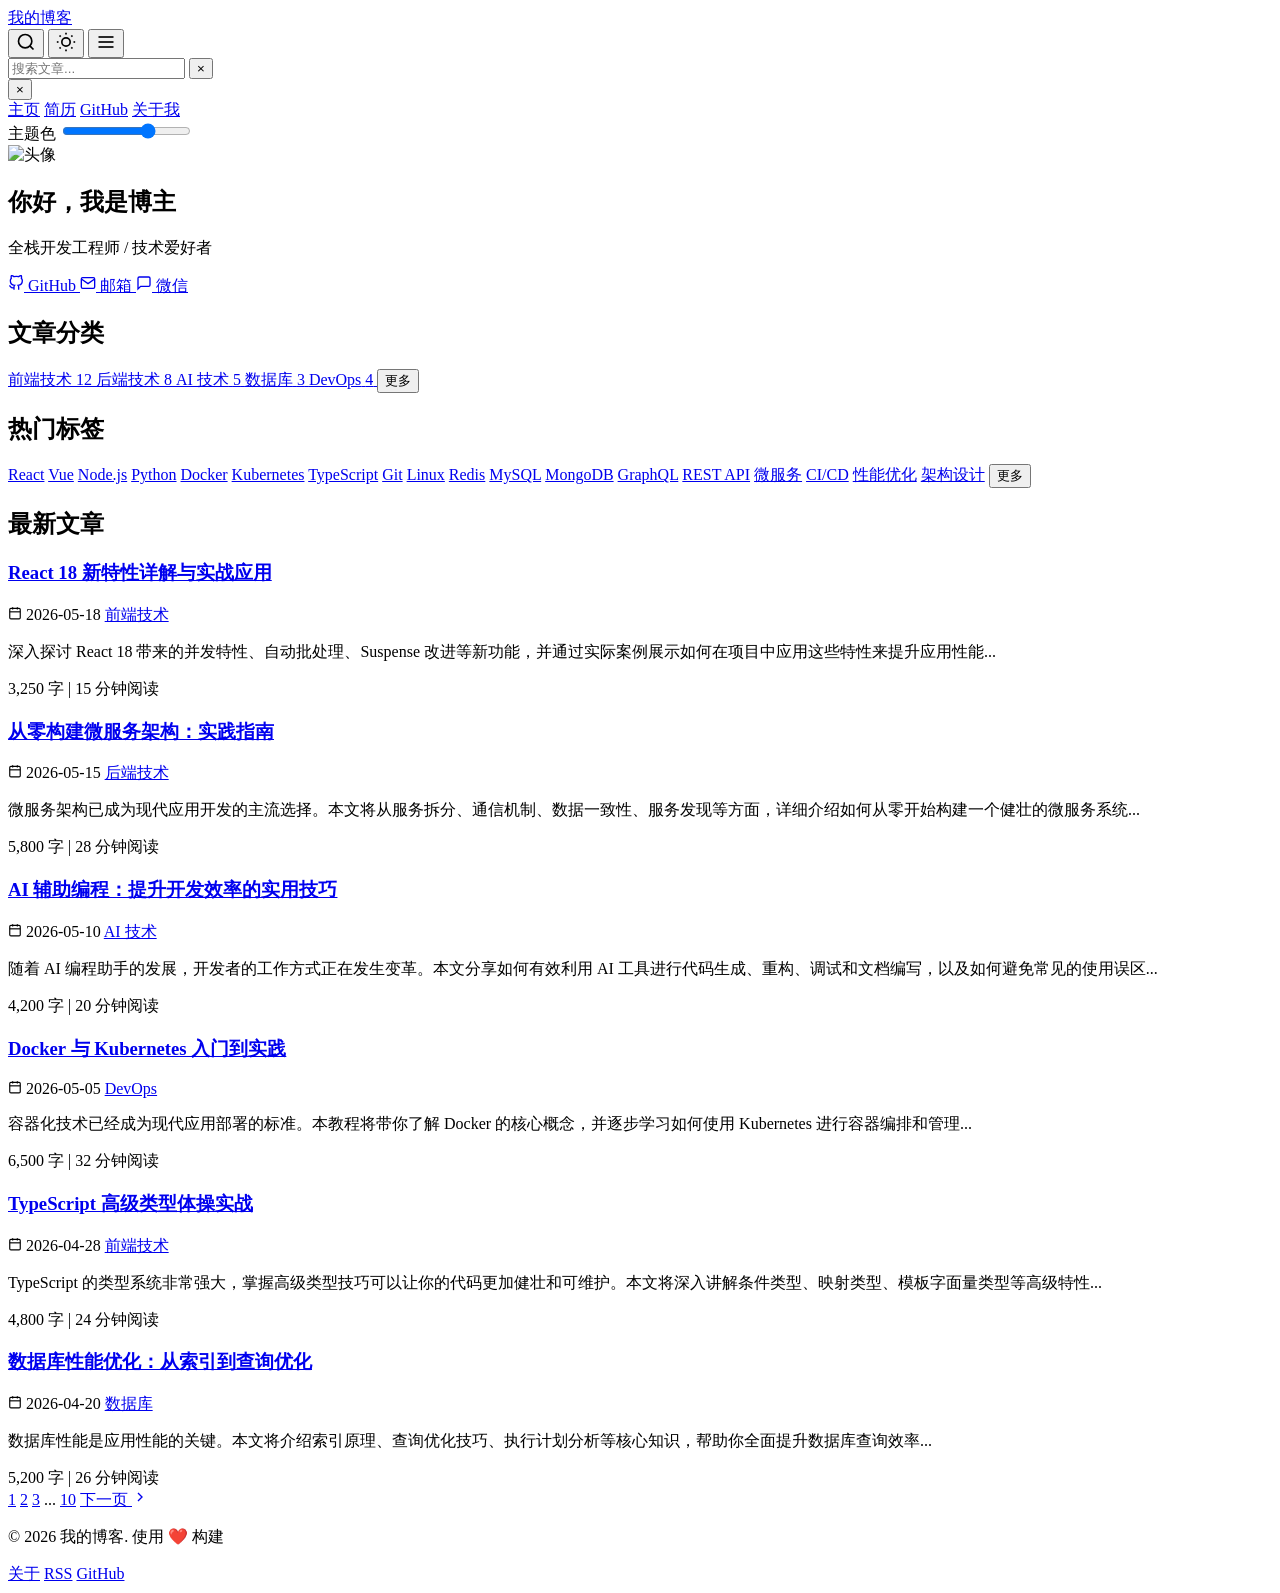
==== index.html @ ac6681a3 "博客 个人博客-demo" ====
<!DOCTYPE html>
<html lang="zh-CN">
<head>
    <meta charset="UTF-8">
    <meta name="viewport" content="width=device-width, initial-scale=1.0">
    <title>我的博客 - 技术分享与成长记录</title>
    <link rel="stylesheet" href="styles.css">
    <link rel="preconnect" href="https://fonts.googleapis.com">
    <link rel="preconnect" href="https://fonts.gstatic.com" crossorigin>
    <link href="https://fonts.googleapis.com/css2?family=Inter:wght@400;500;600;700&display=swap" rel="stylesheet">
</head>
<body>
    <!-- 导航栏 -->
    <nav class="navbar">
        <div class="nav-container">
            <a href="#" class="nav-logo">我的博客</a>
            <div class="nav-right">
                <button class="nav-btn" id="searchBtn" title="搜索">
                    <svg width="20" height="20" viewBox="0 0 24 24" fill="none" stroke="currentColor" stroke-width="2">
                        <circle cx="11" cy="11" r="8"></circle>
                        <path d="m21 21-4.35-4.35"></path>
                    </svg>
                </button>
                <button class="nav-btn" id="themeBtn" title="切换主题">
                    <svg width="20" height="20" viewBox="0 0 24 24" fill="none" stroke="currentColor" stroke-width="2">
                        <circle cx="12" cy="12" r="5"></circle>
                        <line x1="12" y1="1" x2="12" y2="3"></line>
                        <line x1="12" y1="21" x2="12" y2="23"></line>
                        <line x1="4.22" y1="4.22" x2="5.64" y2="5.64"></line>
                        <line x1="18.36" y1="18.36" x2="19.78" y2="19.78"></line>
                        <line x1="1" y1="12" x2="3" y2="12"></line>
                        <line x1="21" y1="12" x2="23" y2="12"></line>
                        <line x1="4.22" y1="19.78" x2="5.64" y2="18.36"></line>
                        <line x1="18.36" y1="5.64" x2="19.78" y2="4.22"></line>
                    </svg>
                </button>
                <button class="nav-btn menu-btn" id="menuBtn" title="菜单">
                    <svg width="20" height="20" viewBox="0 0 24 24" fill="none" stroke="currentColor" stroke-width="2">
                        <line x1="3" y1="12" x2="21" y2="12"></line>
                        <line x1="3" y1="6" x2="21" y2="6"></line>
                        <line x1="3" y1="18" x2="21" y2="18"></line>
                    </svg>
                </button>
            </div>
        </div>
    </nav>

    <!-- 搜索面板 -->
    <div class="search-panel" id="searchPanel">
        <div class="search-container">
            <input type="text" class="search-input" placeholder="搜索文章..." id="searchInput">
            <button class="search-close" id="searchClose">×</button>
        </div>
    </div>

    <!-- 侧边菜单 -->
    <div class="sidebar" id="sidebar">
        <div class="sidebar-overlay" id="sidebarOverlay"></div>
        <div class="sidebar-content">
            <button class="sidebar-close" id="sidebarClose">×</button>
            <nav class="sidebar-nav">
                <a href="#" class="sidebar-link active">主页</a>
                <a href="#" class="sidebar-link">简历</a>
                <a href="#" class="sidebar-link">GitHub</a>
                <a href="#" class="sidebar-link">关于我</a>
            </nav>
            <div class="theme-section">
                <span class="theme-label">主题色</span>
                <input type="range" class="theme-slider" min="0" max="360" value="250" id="themeSlider">
            </div>
        </div>
    </div>

    <!-- 主内容区 -->
    <main class="main-content">
        <!-- 个人简介 -->
        <section class="hero-section">
            <div class="hero-content">
                <div class="hero-avatar">
                    <img src="https://api.dicebear.com/7.x/avataaars/svg?seed=blog" alt="头像">
                </div>
                <h1 class="hero-title">你好，我是博主</h1>
                <p class="hero-subtitle">全栈开发工程师 / 技术爱好者</p>
                <div class="hero-links">
                    <a href="#" class="hero-link">
                        <svg width="16" height="16" viewBox="0 0 24 24" fill="none" stroke="currentColor" stroke-width="2">
                            <path d="M9 19c-5 1.5-5-2.5-7-3m14 6v-3.87a3.37 3.37 0 0 0-.94-2.61c3.14-.35 6.44-1.54 6.44-7A5.44 5.44 0 0 0 20 4.77 5.07 5.07 0 0 0 19.91 1S18.73.65 16 2.48a13.38 13.38 0 0 0-7 0C6.27.65 5.09 1 5.09 1A5.07 5.07 0 0 0 5 4.77a5.44 5.44 0 0 0-1.5 3.78c0 5.42 3.3 6.61 6.44 7A3.37 3.37 0 0 0 9 18.13V22"></path>
                        </svg>
                        GitHub
                    </a>
                    <a href="#" class="hero-link">
                        <svg width="16" height="16" viewBox="0 0 24 24" fill="none" stroke="currentColor" stroke-width="2">
                            <path d="M4 4h16c1.1 0 2 .9 2 2v12c0 1.1-.9 2-2 2H4c-1.1 0-2-.9-2-2V6c0-1.1.9-2 2-2z"></path>
                            <polyline points="22,6 12,13 2,6"></polyline>
                        </svg>
                        邮箱
                    </a>
                    <a href="#" class="hero-link">
                        <svg width="16" height="16" viewBox="0 0 24 24" fill="none" stroke="currentColor" stroke-width="2">
                            <path d="M21 15a2 2 0 0 1-2 2H7l-4 4V5a2 2 0 0 1 2-2h14a2 2 0 0 1 2 2z"></path>
                        </svg>
                        微信
                    </a>
                </div>
            </div>
        </section>

        <!-- 分类标签 -->
        <section class="categories-section">
            <div class="section-header">
                <h2 class="section-title">文章分类</h2>
            </div>
            <div class="categories-list">
                <a href="#" class="category-item">
                    <span class="category-name">前端技术</span>
                    <span class="category-count">12</span>
                </a>
                <a href="#" class="category-item">
                    <span class="category-name">后端技术</span>
                    <span class="category-count">8</span>
                </a>
                <a href="#" class="category-item">
                    <span class="category-name">AI 技术</span>
                    <span class="category-count">5</span>
                </a>
                <a href="#" class="category-item">
                    <span class="category-name">数据库</span>
                    <span class="category-count">3</span>
                </a>
                <a href="#" class="category-item">
                    <span class="category-name">DevOps</span>
                    <span class="category-count">4</span>
                </a>
                <button class="category-more" id="categoryMore">更多</button>
            </div>
        </section>

        <!-- 热门标签 -->
        <section class="tags-section">
            <div class="section-header">
                <h2 class="section-title">热门标签</h2>
            </div>
            <div class="tags-list">
                <a href="#" class="tag-item">React</a>
                <a href="#" class="tag-item">Vue</a>
                <a href="#" class="tag-item">Node.js</a>
                <a href="#" class="tag-item">Python</a>
                <a href="#" class="tag-item">Docker</a>
                <a href="#" class="tag-item">Kubernetes</a>
                <a href="#" class="tag-item">TypeScript</a>
                <a href="#" class="tag-item">Git</a>
                <a href="#" class="tag-item">Linux</a>
                <a href="#" class="tag-item">Redis</a>
                <a href="#" class="tag-item">MySQL</a>
                <a href="#" class="tag-item">MongoDB</a>
                <a href="#" class="tag-item">GraphQL</a>
                <a href="#" class="tag-item">REST API</a>
                <a href="#" class="tag-item">微服务</a>
                <a href="#" class="tag-item">CI/CD</a>
                <a href="#" class="tag-item">性能优化</a>
                <a href="#" class="tag-item">架构设计</a>
                <button class="tag-more" id="tagMore">更多</button>
            </div>
        </section>

        <!-- 文章列表 -->
        <section class="posts-section">
            <div class="section-header">
                <h2 class="section-title">最新文章</h2>
            </div>
            <div class="posts-list">
                <article class="post-card">
                    <a href="post.html" class="post-link">
                        <h3 class="post-title">React 18 新特性详解与实战应用</h3>
                    </a>
                    <div class="post-meta">
                        <span class="post-date">
                            <svg width="14" height="14" viewBox="0 0 24 24" fill="none" stroke="currentColor" stroke-width="2">
                                <rect x="3" y="4" width="18" height="18" rx="2" ry="2"></rect>
                                <line x1="16" y1="2" x2="16" y2="6"></line>
                                <line x1="8" y1="2" x2="8" y2="6"></line>
                                <line x1="3" y1="10" x2="21" y2="10"></line>
                            </svg>
                            2026-05-18
                        </span>
                        <a href="#" class="post-category">前端技术</a>
                    </div>
                    <p class="post-excerpt">
                        深入探讨 React 18 带来的并发特性、自动批处理、Suspense 改进等新功能，并通过实际案例展示如何在项目中应用这些特性来提升应用性能...
                    </p>
                    <div class="post-stats">
                        <span>3,250 字</span>
                        <span class="separator">|</span>
                        <span>15 分钟阅读</span>
                    </div>
                </article>

                <article class="post-card">
                    <a href="#" class="post-link">
                        <h3 class="post-title">从零构建微服务架构：实践指南</h3>
                    </a>
                    <div class="post-meta">
                        <span class="post-date">
                            <svg width="14" height="14" viewBox="0 0 24 24" fill="none" stroke="currentColor" stroke-width="2">
                                <rect x="3" y="4" width="18" height="18" rx="2" ry="2"></rect>
                                <line x1="16" y1="2" x2="16" y2="6"></line>
                                <line x1="8" y1="2" x2="8" y2="6"></line>
                                <line x1="3" y1="10" x2="21" y2="10"></line>
                            </svg>
                            2026-05-15
                        </span>
                        <a href="#" class="post-category">后端技术</a>
                    </div>
                    <p class="post-excerpt">
                        微服务架构已成为现代应用开发的主流选择。本文将从服务拆分、通信机制、数据一致性、服务发现等方面，详细介绍如何从零开始构建一个健壮的微服务系统...
                    </p>
                    <div class="post-stats">
                        <span>5,800 字</span>
                        <span class="separator">|</span>
                        <span>28 分钟阅读</span>
                    </div>
                </article>

                <article class="post-card">
                    <a href="#" class="post-link">
                        <h3 class="post-title">AI 辅助编程：提升开发效率的实用技巧</h3>
                    </a>
                    <div class="post-meta">
                        <span class="post-date">
                            <svg width="14" height="14" viewBox="0 0 24 24" fill="none" stroke="currentColor" stroke-width="2">
                                <rect x="3" y="4" width="18" height="18" rx="2" ry="2"></rect>
                                <line x1="16" y1="2" x2="16" y2="6"></line>
                                <line x1="8" y1="2" x2="8" y2="6"></line>
                                <line x1="3" y1="10" x2="21" y2="10"></line>
                            </svg>
                            2026-05-10
                        </span>
                        <a href="#" class="post-category">AI 技术</a>
                    </div>
                    <p class="post-excerpt">
                        随着 AI 编程助手的发展，开发者的工作方式正在发生变革。本文分享如何有效利用 AI 工具进行代码生成、重构、调试和文档编写，以及如何避免常见的使用误区...
                    </p>
                    <div class="post-stats">
                        <span>4,200 字</span>
                        <span class="separator">|</span>
                        <span>20 分钟阅读</span>
                    </div>
                </article>

                <article class="post-card">
                    <a href="#" class="post-link">
                        <h3 class="post-title">Docker 与 Kubernetes 入门到实践</h3>
                    </a>
                    <div class="post-meta">
                        <span class="post-date">
                            <svg width="14" height="14" viewBox="0 0 24 24" fill="none" stroke="currentColor" stroke-width="2">
                                <rect x="3" y="4" width="18" height="18" rx="2" ry="2"></rect>
                                <line x1="16" y1="2" x2="16" y2="6"></line>
                                <line x1="8" y1="2" x2="8" y2="6"></line>
                                <line x1="3" y1="10" x2="21" y2="10"></line>
                            </svg>
                            2026-05-05
                        </span>
                        <a href="#" class="post-category">DevOps</a>
                    </div>
                    <p class="post-excerpt">
                        容器化技术已经成为现代应用部署的标准。本教程将带你了解 Docker 的核心概念，并逐步学习如何使用 Kubernetes 进行容器编排和管理...
                    </p>
                    <div class="post-stats">
                        <span>6,500 字</span>
                        <span class="separator">|</span>
                        <span>32 分钟阅读</span>
                    </div>
                </article>

                <article class="post-card">
                    <a href="#" class="post-link">
                        <h3 class="post-title">TypeScript 高级类型体操实战</h3>
                    </a>
                    <div class="post-meta">
                        <span class="post-date">
                            <svg width="14" height="14" viewBox="0 0 24 24" fill="none" stroke="currentColor" stroke-width="2">
                                <rect x="3" y="4" width="18" height="18" rx="2" ry="2"></rect>
                                <line x1="16" y1="2" x2="16" y2="6"></line>
                                <line x1="8" y1="2" x2="8" y2="6"></line>
                                <line x1="3" y1="10" x2="21" y2="10"></line>
                            </svg>
                            2026-04-28
                        </span>
                        <a href="#" class="post-category">前端技术</a>
                    </div>
                    <p class="post-excerpt">
                        TypeScript 的类型系统非常强大，掌握高级类型技巧可以让你的代码更加健壮和可维护。本文将深入讲解条件类型、映射类型、模板字面量类型等高级特性...
                    </p>
                    <div class="post-stats">
                        <span>4,800 字</span>
                        <span class="separator">|</span>
                        <span>24 分钟阅读</span>
                    </div>
                </article>

                <article class="post-card">
                    <a href="#" class="post-link">
                        <h3 class="post-title">数据库性能优化：从索引到查询优化</h3>
                    </a>
                    <div class="post-meta">
                        <span class="post-date">
                            <svg width="14" height="14" viewBox="0 0 24 24" fill="none" stroke="currentColor" stroke-width="2">
                                <rect x="3" y="4" width="18" height="18" rx="2" ry="2"></rect>
                                <line x1="16" y1="2" x2="16" y2="6"></line>
                                <line x1="8" y1="2" x2="8" y2="6"></line>
                                <line x1="3" y1="10" x2="21" y2="10"></line>
                            </svg>
                            2026-04-20
                        </span>
                        <a href="#" class="post-category">数据库</a>
                    </div>
                    <p class="post-excerpt">
                        数据库性能是应用性能的关键。本文将介绍索引原理、查询优化技巧、执行计划分析等核心知识，帮助你全面提升数据库查询效率...
                    </p>
                    <div class="post-stats">
                        <span>5,200 字</span>
                        <span class="separator">|</span>
                        <span>26 分钟阅读</span>
                    </div>
                </article>
            </div>

            <!-- 分页 -->
            <div class="pagination">
                <a href="#" class="page-link active">1</a>
                <a href="#" class="page-link">2</a>
                <a href="#" class="page-link">3</a>
                <span class="page-ellipsis">...</span>
                <a href="#" class="page-link">10</a>
                <a href="#" class="page-link page-next">
                    下一页
                    <svg width="16" height="16" viewBox="0 0 24 24" fill="none" stroke="currentColor" stroke-width="2">
                        <polyline points="9 18 15 12 9 6"></polyline>
                    </svg>
                </a>
            </div>
        </section>
    </main>

    <!-- 页脚 -->
    <footer class="footer">
        <div class="footer-content">
            <p class="footer-text">© 2026 我的博客. 使用 ❤️ 构建</p>
            <div class="footer-links">
                <a href="#">关于</a>
                <a href="#">RSS</a>
                <a href="#">GitHub</a>
            </div>
        </div>
    </footer>

    <script src="script.js"></script>
</body>
</html>
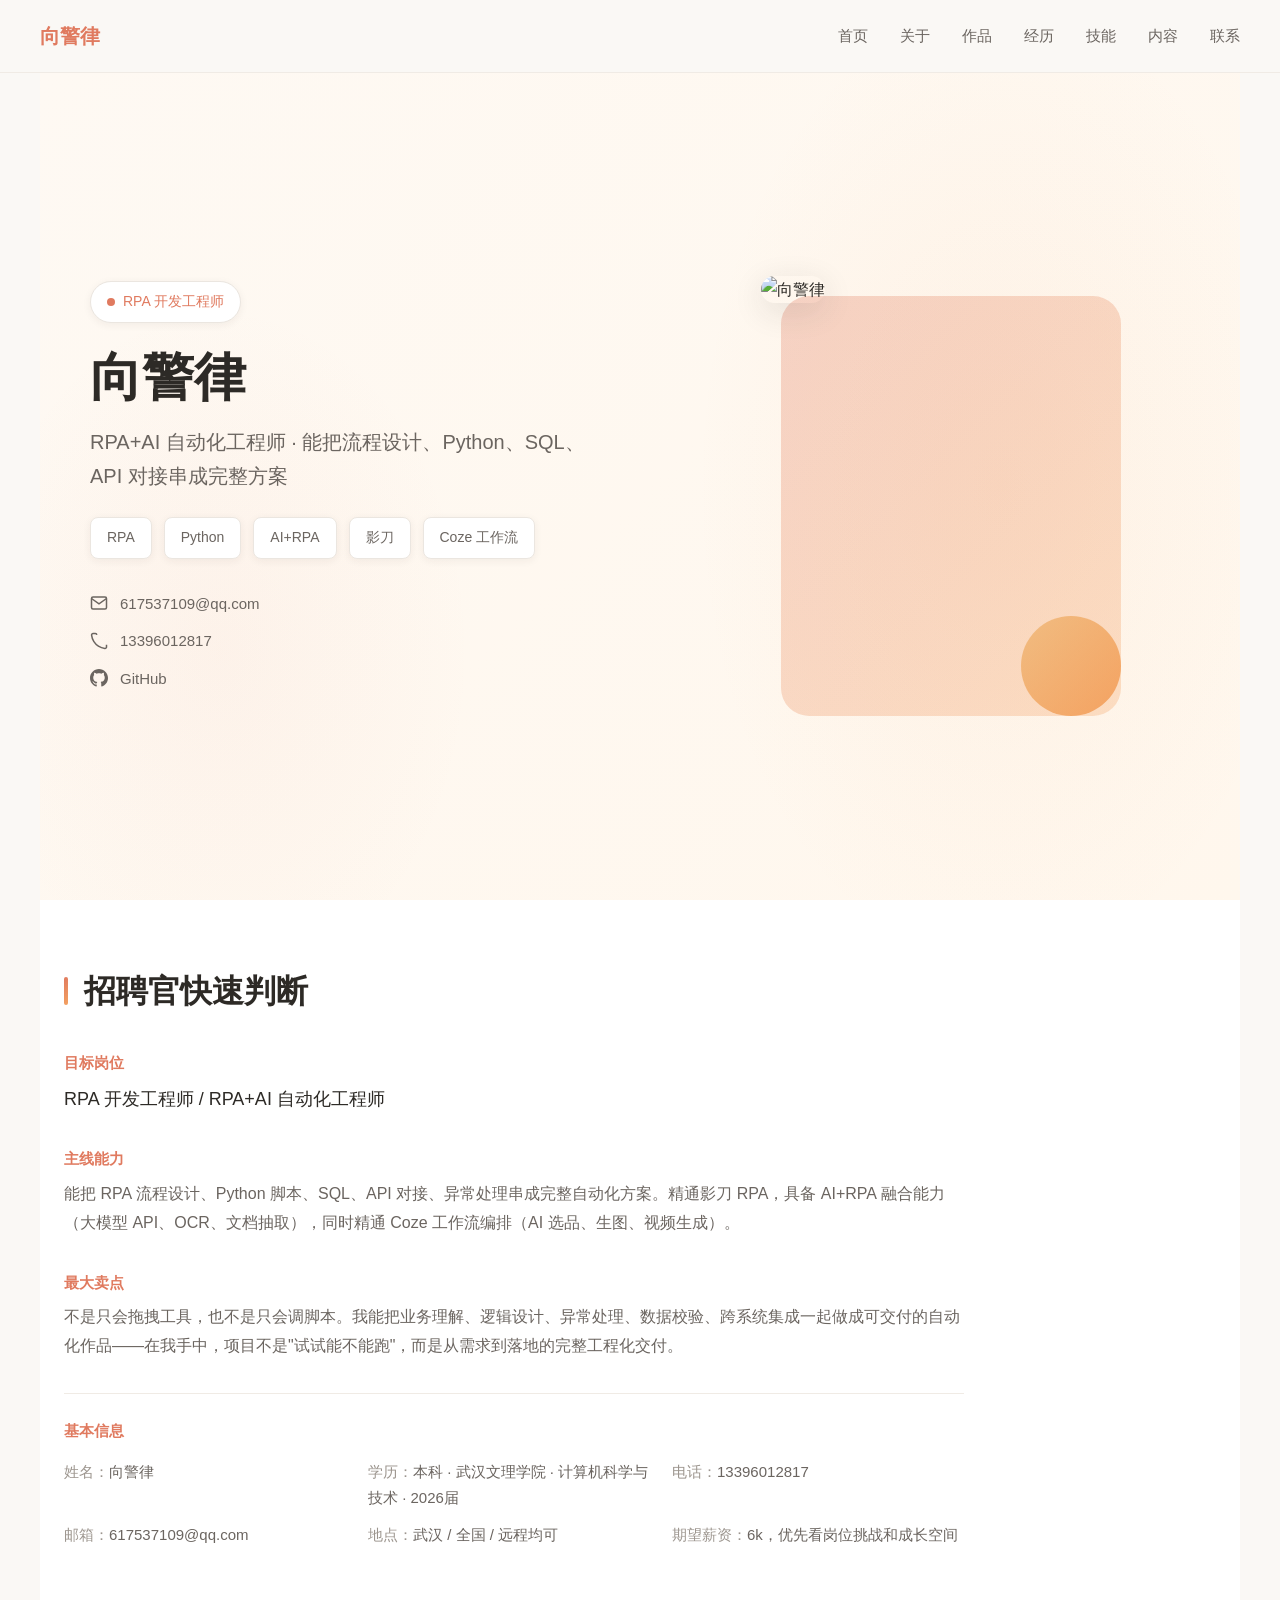
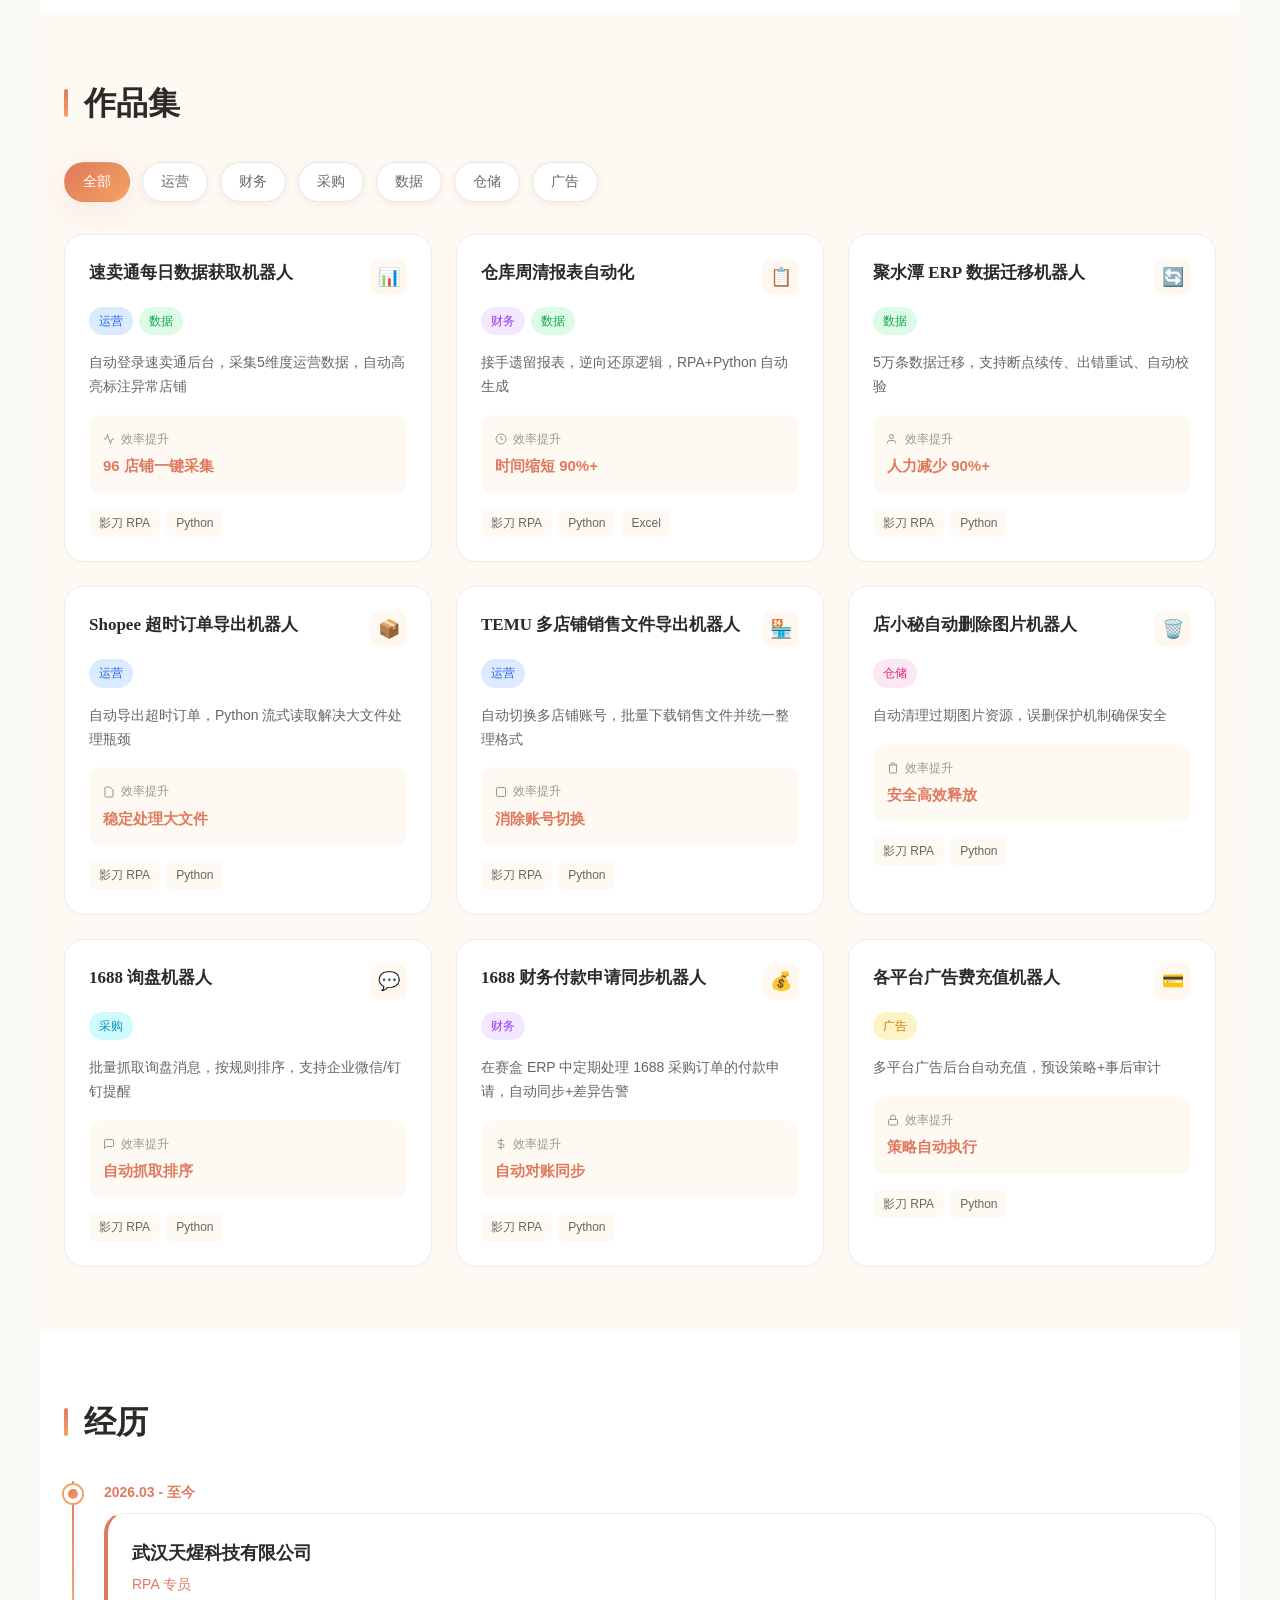
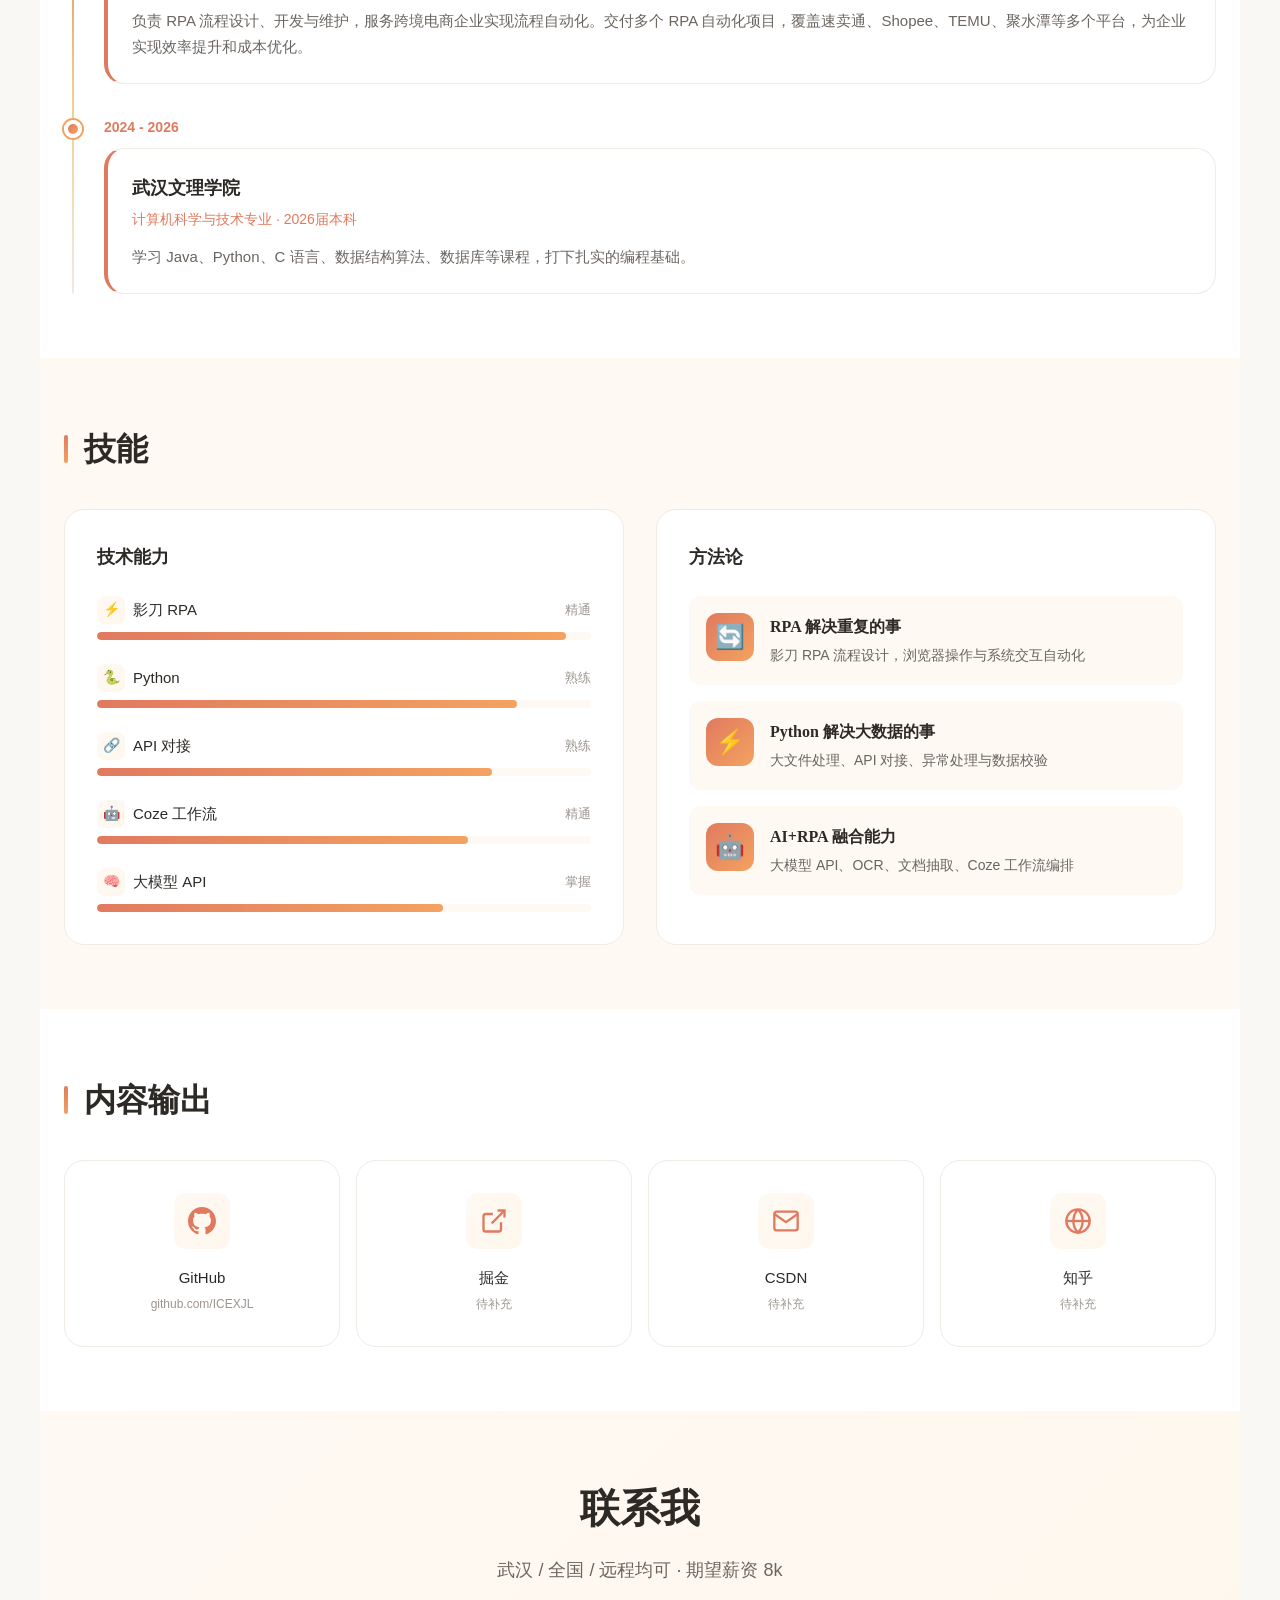
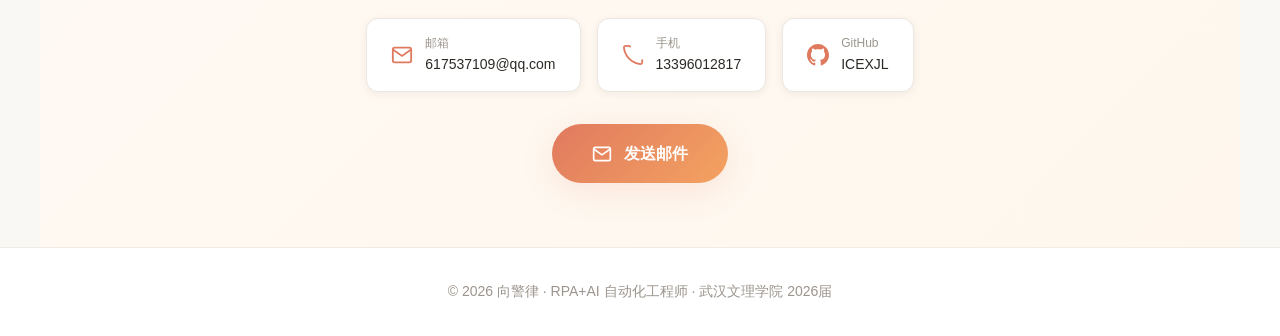
==== commit ed3fb345: "Add files via upload" ====
--- a/index.html
+++ b/index.html
@@ -3,358 +3,1811 @@
 <head>
     <meta charset="UTF-8">
     <meta name="viewport" content="width=device-width, initial-scale=1.0">
-    <title>我的博客 - 技术分享与成长记录</title>
-    <link rel="stylesheet" href="styles.css">
-    <link rel="preconnect" href="https://fonts.googleapis.com">
-    <link rel="preconnect" href="https://fonts.gstatic.com" crossorigin>
-    <link href="https://fonts.googleapis.com/css2?family=Inter:wght@400;500;600;700&display=swap" rel="stylesheet">
+    <title>向警律 - RPA开发工程师</title>
+    <style>
+        /* ========== CSS Variables - Warm Light Theme ========== */
+        :root {
+            --bg-primary: #faf8f5;
+            --bg-secondary: #ffffff;
+            --bg-card: #ffffff;
+            --bg-warm: #fef9f3;
+            --bg-accent: #fff7ed;
+            
+            /* Warm Colors - Orange/Coral/Peach */
+            --primary: #e07a5f;
+            --primary-light: #f4a261;
+            --primary-dark: #c45c3e;
+            --accent: #f2cc8f;
+            --accent-warm: #fde8d8;
+            
+            /* Neutrals */
+            --text-primary: #2d2a26;
+            --text-secondary: #6b6560;
+            --text-muted: #9c958e;
+            --border-color: #ebe6e0;
+            --border-light: #f0ebe5;
+            
+            /* Shadows */
+            --shadow-sm: 0 2px 8px rgba(45, 42, 38, 0.06);
+            --shadow-md: 0 4px 16px rgba(45, 42, 38, 0.08);
+            --shadow-lg: 0 8px 32px rgba(45, 42, 38, 0.12);
+            --shadow-warm: 0 8px 32px rgba(224, 122, 95, 0.15);
+            
+            /* Gradients */
+            --gradient-primary: linear-gradient(135deg, #e07a5f 0%, #f4a261 100%);
+            --gradient-warm: linear-gradient(135deg, #fef9f3 0%, #fff7ed 100%);
+            --gradient-accent: linear-gradient(135deg, #f2cc8f 0%, #f4a261 100%);
+            
+            /* Typography */
+            --font-display: 'Noto Serif SC', 'Songti SC', serif;
+            --font-body: -apple-system, BlinkMacSystemFont, 'Segoe UI', 'PingFang SC', 'Hiragino Sans GB', 'Microsoft YaHei', sans-serif;
+            
+            /* Spacing */
+            --space-xs: 8px;
+            --space-sm: 12px;
+            --space-md: 16px;
+            --space-lg: 24px;
+            --space-xl: 32px;
+            --space-2xl: 48px;
+            --space-3xl: 64px;
+            
+            /* Border Radius */
+            --radius-sm: 8px;
+            --radius-md: 12px;
+            --radius-lg: 20px;
+            --radius-xl: 28px;
+            
+            /* Transitions */
+            --transition-fast: 150ms ease;
+            --transition-normal: 250ms ease;
+            --transition-slow: 400ms ease;
+        }
+
+        /* ========== Reset ========== */
+        * {
+            margin: 0;
+            padding: 0;
+            box-sizing: border-box;
+        }
+
+        html {
+            scroll-behavior: smooth;
+        }
+
+        body {
+            font-family: var(--font-body);
+            background: var(--bg-primary);
+            color: var(--text-primary);
+            line-height: 1.7;
+            min-height: 100vh;
+        }
+
+        a {
+            color: inherit;
+            text-decoration: none;
+        }
+
+        img {
+            max-width: 100%;
+        }
+
+        /* ========== Navigation ========== */
+        .nav {
+            position: fixed;
+            top: 0;
+            left: 0;
+            right: 0;
+            z-index: 1000;
+            background: rgba(250, 248, 245, 0.95);
+            backdrop-filter: blur(10px);
+            border-bottom: 1px solid var(--border-light);
+            padding: 0 var(--space-lg);
+        }
+
+        .nav-container {
+            max-width: 1200px;
+            margin: 0 auto;
+            display: flex;
+            align-items: center;
+            justify-content: space-between;
+            height: 72px;
+        }
+
+        .nav-logo {
+            font-family: var(--font-display);
+            font-size: 20px;
+            font-weight: 600;
+            color: var(--primary);
+        }
+
+        .nav-links {
+            display: flex;
+            gap: var(--space-xl);
+            list-style: none;
+        }
+
+        .nav-links a {
+            font-size: 15px;
+            color: var(--text-secondary);
+            transition: color var(--transition-fast);
+            position: relative;
+            padding: 4px 0;
+        }
+
+        .nav-links a:hover {
+            color: var(--primary);
+        }
+
+        .nav-links a::after {
+            content: '';
+            position: absolute;
+            bottom: 0;
+            left: 0;
+            width: 0;
+            height: 2px;
+            background: var(--gradient-primary);
+            transition: width var(--transition-normal);
+            border-radius: 1px;
+        }
+
+        .nav-links a:hover::after {
+            width: 100%;
+        }
+
+        .nav-toggle {
+            display: none;
+            flex-direction: column;
+            gap: 5px;
+            cursor: pointer;
+            padding: 8px;
+        }
+
+        .nav-toggle span {
+            width: 24px;
+            height: 2px;
+            background: var(--text-primary);
+            border-radius: 1px;
+        }
+
+        /* ========== Main Content ========== */
+        main {
+            padding-top: 72px;
+        }
+
+        section {
+            padding: var(--space-3xl) var(--space-lg);
+            max-width: 1200px;
+            margin: 0 auto;
+        }
+
+        .section-title {
+            font-family: var(--font-display);
+            font-size: 32px;
+            font-weight: 600;
+            color: var(--text-primary);
+            margin-bottom: var(--space-xl);
+            display: flex;
+            align-items: center;
+            gap: var(--space-md);
+        }
+
+        .section-title::before {
+            content: '';
+            width: 4px;
+            height: 28px;
+            background: var(--gradient-primary);
+            border-radius: 2px;
+        }
+
+        /* ========== Hero Section ========== */
+        .hero {
+            min-height: calc(100vh - 72px);
+            display: flex;
+            align-items: center;
+            justify-content: center;
+            padding: var(--space-3xl) var(--space-lg);
+            background: var(--gradient-warm);
+            position: relative;
+            overflow: hidden;
+        }
+
+        .hero::before {
+            content: '';
+            position: absolute;
+            top: -20%;
+            right: -10%;
+            width: 60%;
+            height: 140%;
+            background: radial-gradient(ellipse at center, rgba(244, 162, 97, 0.08) 0%, transparent 60%);
+            pointer-events: none;
+        }
+
+        .hero::after {
+            content: '';
+            position: absolute;
+            bottom: -20%;
+            left: -10%;
+            width: 50%;
+            height: 100%;
+            background: radial-gradient(ellipse at center, rgba(224, 122, 95, 0.05) 0%, transparent 60%);
+            pointer-events: none;
+        }
+
+        .hero-content {
+            display: grid;
+            grid-template-columns: 1fr 1fr;
+            gap: var(--space-3xl);
+            align-items: center;
+            max-width: 1100px;
+            position: relative;
+            z-index: 1;
+        }
+
+        .hero-text {
+            animation: fadeInLeft 0.8s ease-out;
+        }
+
+        @keyframes fadeInLeft {
+            from { opacity: 0; transform: translateX(-30px); }
+            to { opacity: 1; transform: translateX(0); }
+        }
+
+        .hero-badge {
+            display: inline-flex;
+            align-items: center;
+            gap: var(--space-xs);
+            padding: 8px 16px;
+            background: var(--bg-card);
+            border: 1px solid var(--border-color);
+            border-radius: 50px;
+            font-size: 14px;
+            color: var(--primary);
+            margin-bottom: var(--space-lg);
+            box-shadow: var(--shadow-sm);
+        }
+
+        .hero-badge-dot {
+            width: 8px;
+            height: 8px;
+            background: var(--primary);
+            border-radius: 50%;
+            animation: pulse 2s ease-in-out infinite;
+        }
+
+        @keyframes pulse {
+            0%, 100% { opacity: 1; }
+            50% { opacity: 0.5; }
+        }
+
+        .hero-name {
+            font-family: var(--font-display);
+            font-size: 52px;
+            font-weight: 700;
+            color: var(--text-primary);
+            line-height: 1.2;
+            margin-bottom: var(--space-md);
+            animation: fadeInLeft 0.8s ease-out 0.1s both;
+        }
+
+        .hero-title {
+            font-size: 20px;
+            color: var(--text-secondary);
+            margin-bottom: var(--space-lg);
+            animation: fadeInLeft 0.8s ease-out 0.2s both;
+        }
+
+        .hero-tags {
+            display: flex;
+            flex-wrap: wrap;
+            gap: var(--space-sm);
+            margin-bottom: var(--space-xl);
+            animation: fadeInLeft 0.8s ease-out 0.3s both;
+        }
+
+        .hero-tag {
+            padding: 8px 16px;
+            background: var(--bg-card);
+            border: 1px solid var(--border-color);
+            border-radius: var(--radius-sm);
+            font-size: 14px;
+            color: var(--text-secondary);
+            transition: all var(--transition-normal);
+            box-shadow: var(--shadow-sm);
+        }
+
+        .hero-tag:hover {
+            border-color: var(--primary);
+            color: var(--primary);
+            transform: translateY(-2px);
+            box-shadow: var(--shadow-md);
+        }
+
+        .hero-contact {
+            display: flex;
+            flex-direction: column;
+            gap: var(--space-sm);
+            animation: fadeInLeft 0.8s ease-out 0.4s both;
+        }
+
+        .hero-contact-item {
+            display: flex;
+            align-items: center;
+            gap: var(--space-sm);
+            font-size: 15px;
+            color: var(--text-secondary);
+            transition: all var(--transition-normal);
+        }
+
+        .hero-contact-item:hover {
+            color: var(--primary);
+            transform: translateX(4px);
+        }
+
+        .hero-contact-item svg {
+            width: 18px;
+            height: 18px;
+            flex-shrink: 0;
+        }
+
+        .hero-image {
+            display: flex;
+            justify-content: center;
+            animation: fadeInRight 0.8s ease-out 0.2s both;
+        }
+
+        @keyframes fadeInRight {
+            from { opacity: 0; transform: translateX(30px); }
+            to { opacity: 1; transform: translateX(0); }
+        }
+
+        .hero-photo-wrapper {
+            position: relative;
+            width: 340px;
+            height: 420px;
+        }
+
+        .hero-photo {
+            width: 100%;
+            height: 100%;
+            object-fit: cover;
+            border-radius: var(--radius-xl);
+            box-shadow: var(--shadow-lg);
+            position: relative;
+            z-index: 2;
+        }
+
+        .hero-photo-bg {
+            position: absolute;
+            top: 20px;
+            left: 20px;
+            right: -20px;
+            bottom: -20px;
+            background: var(--gradient-primary);
+            border-radius: var(--radius-xl);
+            z-index: 1;
+            opacity: 0.3;
+        }
+
+        .hero-photo-decoration {
+            position: absolute;
+            bottom: -20px;
+            right: -20px;
+            width: 100px;
+            height: 100px;
+            background: var(--gradient-accent);
+            border-radius: 50%;
+            z-index: 0;
+        }
+
+        /* ========== About Section ========== */
+        .about {
+            background: var(--bg-secondary);
+        }
+
+        .about-grid {
+            display: grid;
+            grid-template-columns: repeat(3, 1fr);
+            gap: var(--space-lg);
+        }
+
+        .about-card {
+            background: var(--bg-card);
+            border: 1px solid var(--border-light);
+            border-radius: var(--radius-lg);
+            padding: var(--space-xl);
+            transition: all var(--transition-normal);
+            opacity: 0;
+            transform: translateY(30px);
+        }
+
+        .about-card.visible {
+            opacity: 1;
+            transform: translateY(0);
+        }
+
+        .about-card:hover {
+            border-color: var(--accent);
+            box-shadow: var(--shadow-warm);
+            transform: translateY(-4px);
+        }
+
+        .about-card-icon {
+            width: 56px;
+            height: 56px;
+            background: var(--gradient-warm);
+            border-radius: var(--radius-md);
+            display: flex;
+            align-items: center;
+            justify-content: center;
+            margin-bottom: var(--space-md);
+            font-size: 28px;
+        }
+
+        .about-card-title {
+            font-family: var(--font-display);
+            font-size: 18px;
+            font-weight: 600;
+            color: var(--text-primary);
+            margin-bottom: var(--space-sm);
+        }
+
+        .about-card-text {
+            font-size: 15px;
+            color: var(--text-secondary);
+            line-height: 1.8;
+        }
+
+        /* ========== Projects Section ========== */
+        .projects {
+            background: var(--bg-warm);
+        }
+
+        .projects-filters {
+            display: flex;
+            flex-wrap: wrap;
+            gap: var(--space-sm);
+            margin-bottom: var(--space-xl);
+        }
+
+        .filter-btn {
+            padding: 10px 18px;
+            background: var(--bg-card);
+            border: 1px solid var(--border-color);
+            border-radius: 50px;
+            font-size: 14px;
+            color: var(--text-secondary);
+            cursor: pointer;
+            transition: all var(--transition-fast);
+            box-shadow: var(--shadow-sm);
+        }
+
+        .filter-btn:hover {
+            border-color: var(--primary);
+            color: var(--primary);
+        }
+
+        .filter-btn.active {
+            background: var(--gradient-primary);
+            border-color: transparent;
+            color: white;
+            box-shadow: var(--shadow-warm);
+        }
+
+        .projects-grid {
+            display: grid;
+            grid-template-columns: repeat(3, 1fr);
+            gap: var(--space-lg);
+        }
+
+        .project-card {
+            background: var(--bg-card);
+            border: 1px solid var(--border-light);
+            border-radius: var(--radius-lg);
+            padding: var(--space-lg);
+            transition: all var(--transition-normal);
+            opacity: 0;
+            transform: translateY(30px);
+        }
+
+        .project-card.visible {
+            opacity: 1;
+            transform: translateY(0);
+        }
+
+        .project-card:hover {
+            border-color: var(--accent);
+            box-shadow: var(--shadow-lg);
+            transform: translateY(-6px);
+        }
+
+        .project-card.hidden {
+            display: none;
+        }
+
+        .project-header {
+            display: flex;
+            justify-content: space-between;
+            align-items: flex-start;
+            margin-bottom: var(--space-sm);
+        }
+
+        .project-name {
+            font-family: var(--font-display);
+            font-size: 17px;
+            font-weight: 600;
+            color: var(--text-primary);
+            flex: 1;
+        }
+
+        .project-icon {
+            width: 36px;
+            height: 36px;
+            background: var(--gradient-warm);
+            border-radius: var(--radius-sm);
+            display: flex;
+            align-items: center;
+            justify-content: center;
+            font-size: 18px;
+            flex-shrink: 0;
+        }
+
+        .project-tags {
+            display: flex;
+            flex-wrap: wrap;
+            gap: 6px;
+            margin-bottom: var(--space-md);
+        }
+
+        .project-tag {
+            padding: 4px 10px;
+            border-radius: 50px;
+            font-size: 12px;
+            font-weight: 500;
+        }
+
+        .tag-yunying { background: #dbeafe; color: #2563eb; }
+        .tag-caiwu { background: #f3e8ff; color: #9333ea; }
+        .tag-caigou { background: #cffafe; color: #0891b2; }
+        .tag-shuju { background: #dcfce7; color: #16a34a; }
+        .tag-cangchu { background: #fce7f3; color: #db2777; }
+        .tag-guangao { background: #fef3c7; color: #d97706; }
+        .tag-jishu { background: #fef3f2; color: #e07a5f; }
+
+        .project-desc {
+            font-size: 14px;
+            color: var(--text-secondary);
+            line-height: 1.7;
+            margin-bottom: var(--space-md);
+        }
+
+        .project-stats {
+            background: var(--bg-warm);
+            border-radius: var(--radius-md);
+            padding: 14px;
+            margin-bottom: var(--space-md);
+        }
+
+        .project-stats-label {
+            font-size: 12px;
+            color: var(--text-muted);
+            margin-bottom: 4px;
+            display: flex;
+            align-items: center;
+            gap: 6px;
+        }
+
+        .project-stats-value {
+            font-size: 15px;
+            font-weight: 600;
+            color: var(--primary);
+        }
+
+        .project-tech {
+            display: flex;
+            flex-wrap: wrap;
+            gap: 6px;
+        }
+
+        .project-tech-tag {
+            padding: 4px 10px;
+            background: var(--bg-warm);
+            border-radius: var(--radius-sm);
+            font-size: 12px;
+            color: var(--text-secondary);
+        }
+
+        /* ========== Experience Section ========== */
+        .experience {
+            background: var(--bg-secondary);
+        }
+
+        .timeline {
+            position: relative;
+            padding-left: 40px;
+        }
+
+        .timeline::before {
+            content: '';
+            position: absolute;
+            left: 8px;
+            top: 0;
+            bottom: 0;
+            width: 2px;
+            background: linear-gradient(to bottom, var(--primary), var(--accent), var(--border-light));
+            border-radius: 1px;
+        }
+
+        .timeline-item {
+            position: relative;
+            padding-bottom: var(--space-xl);
+            opacity: 0;
+            transform: translateX(-20px);
+        }
+
+        .timeline-item.visible {
+            opacity: 1;
+            transform: translateX(0);
+        }
+
+        .timeline-item:last-child {
+            padding-bottom: 0;
+        }
+
+        .timeline-dot {
+            position: absolute;
+            left: -40px;
+            top: 4px;
+            width: 18px;
+            height: 18px;
+            background: var(--gradient-primary);
+            border-radius: 50%;
+            border: 4px solid var(--bg-secondary);
+            box-shadow: 0 0 0 2px var(--primary-light);
+        }
+
+        .timeline-date {
+            font-size: 14px;
+            font-weight: 600;
+            color: var(--primary);
+            margin-bottom: var(--space-xs);
+        }
+
+        .timeline-card {
+            background: var(--bg-card);
+            border: 1px solid var(--border-light);
+            border-left: 4px solid var(--primary);
+            border-radius: var(--radius-lg);
+            padding: var(--space-lg);
+            transition: all var(--transition-normal);
+        }
+
+        .timeline-card:hover {
+            box-shadow: var(--shadow-md);
+            transform: translateX(4px);
+        }
+
+        .timeline-company {
+            font-family: var(--font-display);
+            font-size: 18px;
+            font-weight: 600;
+            color: var(--text-primary);
+            margin-bottom: 4px;
+        }
+
+        .timeline-position {
+            font-size: 14px;
+            color: var(--primary);
+            margin-bottom: var(--space-sm);
+        }
+
+        .timeline-desc {
+            font-size: 15px;
+            color: var(--text-secondary);
+            line-height: 1.7;
+        }
+
+        /* ========== Skills Section ========== */
+        .skills {
+            background: var(--bg-warm);
+        }
+
+        .skills-container {
+            display: grid;
+            grid-template-columns: 1fr 1fr;
+            gap: var(--space-xl);
+        }
+
+        .skills-chart {
+            background: var(--bg-card);
+            border: 1px solid var(--border-light);
+            border-radius: var(--radius-lg);
+            padding: var(--space-xl);
+            opacity: 0;
+            transform: translateY(30px);
+        }
+
+        .skills-chart.visible {
+            opacity: 1;
+            transform: translateY(0);
+        }
+
+        .skills-chart-title {
+            font-family: var(--font-display);
+            font-size: 18px;
+            font-weight: 600;
+            color: var(--text-primary);
+            margin-bottom: var(--space-lg);
+        }
+
+        .skill-item {
+            margin-bottom: var(--space-lg);
+        }
+
+        .skill-item:last-child {
+            margin-bottom: 0;
+        }
+
+        .skill-header {
+            display: flex;
+            justify-content: space-between;
+            align-items: center;
+            margin-bottom: var(--space-xs);
+        }
+
+        .skill-name {
+            font-size: 15px;
+            color: var(--text-primary);
+            display: flex;
+            align-items: center;
+            gap: var(--space-xs);
+        }
+
+        .skill-icon {
+            width: 28px;
+            height: 28px;
+            background: var(--gradient-warm);
+            border-radius: var(--radius-sm);
+            display: flex;
+            align-items: center;
+            justify-content: center;
+            font-size: 14px;
+        }
+
+        .skill-level {
+            font-size: 13px;
+            color: var(--text-muted);
+        }
+
+        .skill-bar {
+            height: 8px;
+            background: var(--bg-warm);
+            border-radius: 4px;
+            overflow: hidden;
+        }
+
+        .skill-progress {
+            height: 100%;
+            background: var(--gradient-primary);
+            border-radius: 4px;
+            width: 0;
+            transition: width 1.2s ease-out;
+        }
+
+        .skill-item.visible .skill-progress {
+            width: var(--progress);
+        }
+
+        .skills-method {
+            background: var(--bg-card);
+            border: 1px solid var(--border-light);
+            border-radius: var(--radius-lg);
+            padding: var(--space-xl);
+            opacity: 0;
+            transform: translateY(30px);
+        }
+
+        .skills-method.visible {
+            opacity: 1;
+            transform: translateY(0);
+        }
+
+        .method-item {
+            display: flex;
+            gap: var(--space-md);
+            padding: var(--space-md);
+            background: var(--bg-warm);
+            border-radius: var(--radius-md);
+            margin-bottom: var(--space-md);
+            transition: all var(--transition-normal);
+            border: 1px solid transparent;
+        }
+
+        .method-item:last-child {
+            margin-bottom: 0;
+        }
+
+        .method-item:hover {
+            border-color: var(--accent);
+            transform: translateX(4px);
+        }
+
+        .method-icon {
+            width: 48px;
+            height: 48px;
+            background: var(--gradient-primary);
+            border-radius: var(--radius-md);
+            display: flex;
+            align-items: center;
+            justify-content: center;
+            flex-shrink: 0;
+            font-size: 24px;
+        }
+
+        .method-content h4 {
+            font-family: var(--font-display);
+            font-size: 16px;
+            font-weight: 600;
+            color: var(--text-primary);
+            margin-bottom: 4px;
+        }
+
+        .method-content p {
+            font-size: 14px;
+            color: var(--text-secondary);
+        }
+
+        /* ========== Content Section ========== */
+        .content {
+            background: var(--bg-secondary);
+        }
+
+        .content-grid {
+            display: grid;
+            grid-template-columns: repeat(4, 1fr);
+            gap: var(--space-md);
+        }
+
+        .content-card {
+            background: var(--bg-card);
+            border: 1px solid var(--border-light);
+            border-radius: var(--radius-lg);
+            padding: var(--space-xl) var(--space-md);
+            text-align: center;
+            transition: all var(--transition-normal);
+            opacity: 0;
+            transform: translateY(20px);
+        }
+
+        .content-card.visible {
+            opacity: 1;
+            transform: translateY(0);
+        }
+
+        .content-card:hover {
+            border-color: var(--accent);
+            box-shadow: var(--shadow-warm);
+            transform: translateY(-4px);
+        }
+
+        .content-icon {
+            width: 56px;
+            height: 56px;
+            margin: 0 auto var(--space-md);
+            background: var(--gradient-warm);
+            border-radius: var(--radius-md);
+            display: flex;
+            align-items: center;
+            justify-content: center;
+        }
+
+        .content-icon svg {
+            width: 28px;
+            height: 28px;
+            color: var(--primary);
+        }
+
+        .content-name {
+            font-size: 15px;
+            font-weight: 500;
+            color: var(--text-primary);
+            margin-bottom: 4px;
+        }
+
+        .content-link {
+            font-size: 12px;
+            color: var(--text-muted);
+            word-break: break-all;
+        }
+
+        /* ========== Contact Section ========== */
+        .contact {
+            text-align: center;
+            padding: var(--space-3xl) var(--space-lg);
+            background: var(--gradient-warm);
+        }
+
+        .contact-title {
+            font-family: var(--font-display);
+            font-size: 40px;
+            font-weight: 700;
+            color: var(--text-primary);
+            margin-bottom: var(--space-sm);
+        }
+
+        .contact-subtitle {
+            font-size: 18px;
+            color: var(--text-secondary);
+            margin-bottom: var(--space-xl);
+        }
+
+        .contact-methods {
+            display: flex;
+            justify-content: center;
+            gap: var(--space-md);
+            margin-bottom: var(--space-xl);
+            flex-wrap: wrap;
+        }
+
+        .contact-item {
+            display: flex;
+            align-items: center;
+            gap: var(--space-sm);
+            padding: 14px 24px;
+            background: var(--bg-card);
+            border: 1px solid var(--border-color);
+            border-radius: var(--radius-md);
+            transition: all var(--transition-normal);
+            box-shadow: var(--shadow-sm);
+        }
+
+        .contact-item:hover {
+            border-color: var(--primary);
+            box-shadow: var(--shadow-warm);
+            transform: translateY(-2px);
+        }
+
+        .contact-item svg {
+            width: 22px;
+            height: 22px;
+            color: var(--primary);
+        }
+
+        .contact-item-text {
+            text-align: left;
+        }
+
+        .contact-item-label {
+            font-size: 12px;
+            color: var(--text-muted);
+        }
+
+        .contact-item-value {
+            font-size: 14px;
+            color: var(--text-primary);
+        }
+
+        .contact-cta {
+            display: inline-flex;
+            align-items: center;
+            gap: var(--space-sm);
+            padding: 16px 40px;
+            background: var(--gradient-primary);
+            border-radius: 50px;
+            font-size: 16px;
+            font-weight: 600;
+            color: white;
+            transition: all var(--transition-normal);
+            box-shadow: var(--shadow-warm);
+        }
+
+        .contact-cta:hover {
+            transform: translateY(-3px);
+            box-shadow: 0 12px 40px rgba(224, 122, 95, 0.3);
+        }
+
+        .contact-cta:active {
+            transform: scale(0.98);
+        }
+
+        /* ========== Footer ========== */
+        footer {
+            text-align: center;
+            padding: var(--space-xl) var(--space-lg);
+            background: var(--bg-secondary);
+            border-top: 1px solid var(--border-light);
+            color: var(--text-muted);
+            font-size: 14px;
+        }
+
+        /* ========== Responsive ========== */
+        @media (max-width: 1024px) {
+            .hero-content {
+                grid-template-columns: 1fr;
+                text-align: center;
+                gap: var(--space-xl);
+            }
+
+            .hero-image {
+                order: -1;
+            }
+
+            .hero-photo-wrapper {
+                width: 280px;
+                height: 350px;
+            }
+
+            .hero-tags {
+                justify-content: center;
+            }
+
+            .hero-contact {
+                align-items: center;
+            }
+
+            .about-grid {
+                grid-template-columns: 1fr;
+            }
+
+            .projects-grid {
+                grid-template-columns: repeat(2, 1fr);
+            }
+
+            .skills-container {
+                grid-template-columns: 1fr;
+            }
+
+            .content-grid {
+                grid-template-columns: repeat(3, 1fr);
+            }
+        }
+
+        @media (max-width: 768px) {
+            .nav-links {
+                display: none;
+                position: absolute;
+                top: 72px;
+                left: 0;
+                right: 0;
+                background: rgba(250, 248, 245, 0.98);
+                flex-direction: column;
+                padding: var(--space-lg);
+                gap: var(--space-md);
+                border-bottom: 1px solid var(--border-light);
+            }
+
+            .nav-links.active {
+                display: flex;
+            }
+
+            .nav-toggle {
+                display: flex;
+            }
+
+            section {
+                padding: var(--space-2xl) var(--space-md);
+            }
+
+            .section-title {
+                font-size: 26px;
+            }
+
+            .hero {
+                min-height: auto;
+                padding: 100px var(--space-md) var(--space-2xl);
+            }
+
+            .hero-name {
+                font-size: 36px;
+            }
+
+            .hero-title {
+                font-size: 16px;
+            }
+
+            .hero-photo-wrapper {
+                width: 240px;
+                height: 300px;
+            }
+
+            .projects-grid {
+                grid-template-columns: 1fr;
+            }
+
+            .content-grid {
+                grid-template-columns: repeat(2, 1fr);
+            }
+
+            .contact-methods {
+                flex-direction: column;
+                align-items: center;
+            }
+
+            .contact-item {
+                width: 100%;
+                max-width: 300px;
+            }
+        }
+
+        /* ========== Animation ========== */
+        .fade-in {
+            opacity: 0;
+            transform: translateY(20px);
+        }
+
+        .fade-in.visible {
+            opacity: 1;
+            transform: translateY(0);
+        }
+    </style>
 </head>
 <body>
-    <!-- 导航栏 -->
-    <nav class="navbar">
+    <!-- Navigation -->
+    <nav class="nav">
         <div class="nav-container">
-            <a href="#" class="nav-logo">我的博客</a>
-            <div class="nav-right">
-                <button class="nav-btn" id="searchBtn" title="搜索">
-                    <svg width="20" height="20" viewBox="0 0 24 24" fill="none" stroke="currentColor" stroke-width="2">
-                        <circle cx="11" cy="11" r="8"></circle>
-                        <path d="m21 21-4.35-4.35"></path>
-                    </svg>
-                </button>
-                <button class="nav-btn" id="themeBtn" title="切换主题">
-                    <svg width="20" height="20" viewBox="0 0 24 24" fill="none" stroke="currentColor" stroke-width="2">
-                        <circle cx="12" cy="12" r="5"></circle>
-                        <line x1="12" y1="1" x2="12" y2="3"></line>
-                        <line x1="12" y1="21" x2="12" y2="23"></line>
-                        <line x1="4.22" y1="4.22" x2="5.64" y2="5.64"></line>
-                        <line x1="18.36" y1="18.36" x2="19.78" y2="19.78"></line>
-                        <line x1="1" y1="12" x2="3" y2="12"></line>
-                        <line x1="21" y1="12" x2="23" y2="12"></line>
-                        <line x1="4.22" y1="19.78" x2="5.64" y2="18.36"></line>
-                        <line x1="18.36" y1="5.64" x2="19.78" y2="4.22"></line>
-                    </svg>
-                </button>
-                <button class="nav-btn menu-btn" id="menuBtn" title="菜单">
-                    <svg width="20" height="20" viewBox="0 0 24 24" fill="none" stroke="currentColor" stroke-width="2">
-                        <line x1="3" y1="12" x2="21" y2="12"></line>
-                        <line x1="3" y1="6" x2="21" y2="6"></line>
-                        <line x1="3" y1="18" x2="21" y2="18"></line>
-                    </svg>
-                </button>
+            <div class="nav-logo">向警律</div>
+            <ul class="nav-links" id="navLinks">
+                <li><a href="#hero">首页</a></li>
+                <li><a href="#about">关于</a></li>
+                <li><a href="#projects">作品</a></li>
+                <li><a href="#experience">经历</a></li>
+                <li><a href="#skills">技能</a></li>
+                <li><a href="#content">内容</a></li>
+                <li><a href="#contact">联系</a></li>
+            </ul>
+            <div class="nav-toggle" id="navToggle">
+                <span></span>
+                <span></span>
+                <span></span>
             </div>
         </div>
     </nav>
 
-    <!-- 搜索面板 -->
-    <div class="search-panel" id="searchPanel">
-        <div class="search-container">
-            <input type="text" class="search-input" placeholder="搜索文章..." id="searchInput">
-            <button class="search-close" id="searchClose">×</button>
-        </div>
-    </div>
-
-    <!-- 侧边菜单 -->
-    <div class="sidebar" id="sidebar">
-        <div class="sidebar-overlay" id="sidebarOverlay"></div>
-        <div class="sidebar-content">
-            <button class="sidebar-close" id="sidebarClose">×</button>
-            <nav class="sidebar-nav">
-                <a href="#" class="sidebar-link active">主页</a>
-                <a href="#" class="sidebar-link">简历</a>
-                <a href="#" class="sidebar-link">GitHub</a>
-                <a href="#" class="sidebar-link">关于我</a>
-            </nav>
-            <div class="theme-section">
-                <span class="theme-label">主题色</span>
-                <input type="range" class="theme-slider" min="0" max="360" value="250" id="themeSlider">
-            </div>
-        </div>
-    </div>
-
-    <!-- 主内容区 -->
-    <main class="main-content">
-        <!-- 个人简介 -->
-        <section class="hero-section">
+    <main>
+        <!-- Hero Section -->
+        <section class="hero" id="hero">
             <div class="hero-content">
-                <div class="hero-avatar">
-                    <img src="https://api.dicebear.com/7.x/avataaars/svg?seed=blog" alt="头像">
-                </div>
-                <h1 class="hero-title">你好，我是博主</h1>
-                <p class="hero-subtitle">全栈开发工程师 / 技术爱好者</p>
-                <div class="hero-links">
-                    <a href="#" class="hero-link">
-                        <svg width="16" height="16" viewBox="0 0 24 24" fill="none" stroke="currentColor" stroke-width="2">
-                            <path d="M9 19c-5 1.5-5-2.5-7-3m14 6v-3.87a3.37 3.37 0 0 0-.94-2.61c3.14-.35 6.44-1.54 6.44-7A5.44 5.44 0 0 0 20 4.77 5.07 5.07 0 0 0 19.91 1S18.73.65 16 2.48a13.38 13.38 0 0 0-7 0C6.27.65 5.09 1 5.09 1A5.07 5.07 0 0 0 5 4.77a5.44 5.44 0 0 0-1.5 3.78c0 5.42 3.3 6.61 6.44 7A3.37 3.37 0 0 0 9 18.13V22"></path>
-                        </svg>
-                        GitHub
-                    </a>
-                    <a href="#" class="hero-link">
-                        <svg width="16" height="16" viewBox="0 0 24 24" fill="none" stroke="currentColor" stroke-width="2">
-                            <path d="M4 4h16c1.1 0 2 .9 2 2v12c0 1.1-.9 2-2 2H4c-1.1 0-2-.9-2-2V6c0-1.1.9-2 2-2z"></path>
-                            <polyline points="22,6 12,13 2,6"></polyline>
-                        </svg>
-                        邮箱
-                    </a>
-                    <a href="#" class="hero-link">
-                        <svg width="16" height="16" viewBox="0 0 24 24" fill="none" stroke="currentColor" stroke-width="2">
-                            <path d="M21 15a2 2 0 0 1-2 2H7l-4 4V5a2 2 0 0 1 2-2h14a2 2 0 0 1 2 2z"></path>
-                        </svg>
-                        微信
-                    </a>
+                <div class="hero-text">
+                    <div class="hero-badge">
+                        <span class="hero-badge-dot"></span>
+                        RPA 开发工程师
+                    </div>
+                    <h1 class="hero-name">向警律</h1>
+                    <p class="hero-title">RPA+AI 自动化工程师 · 能把流程设计、Python、SQL、API 对接串成完整方案</p>
+                    <div class="hero-tags">
+                        <span class="hero-tag">RPA</span>
+                        <span class="hero-tag">Python</span>
+                        <span class="hero-tag">AI+RPA</span>
+                        <span class="hero-tag">影刀</span>
+                        <span class="hero-tag">Coze 工作流</span>
+                    </div>
+                    <div class="hero-contact">
+                        <a href="mailto:617537109@qq.com" class="hero-contact-item">
+                            <svg viewBox="0 0 24 24" fill="none" stroke="currentColor" stroke-width="2">
+                                <rect x="2" y="4" width="20" height="16" rx="2"/>
+                                <path d="M22 6l-10 7L2 6"/>
+                            </svg>
+                            617537109@qq.com
+                        </a>
+                        <a href="tel:13396012817" class="hero-contact-item">
+                            <svg viewBox="0 0 24 24" fill="none" stroke="currentColor" stroke-width="2">
+                                <path d="M22 16.92v3a2 2 0 0 1-2.18 2 19.79 19.79 0 0 1-8.63-3.07 19.5 19.5 0 0 1-6-6 19.79 19.79 0 0 1-3.07-8.67A2 2 0 0 1 4.11 2h3a2 2 0 0 1 2 1.72"/>
+                            </svg>
+                            13396012817
+                        </a>
+                        <a href="https://github.com/ICEXJL/13396012817" target="_blank" class="hero-contact-item">
+                            <svg viewBox="0 0 24 24" fill="currentColor">
+                                <path d="M12 0c-6.626 0-12 5.373-12 12 0 5.302 3.438 9.8 8.207 11.387.599.111.793-.261.793-.577v-2.234c-3.338.726-4.033-1.416-4.033-1.416-.546-1.387-1.333-1.756-1.333-1.756-1.089-.745.083-.729.083-.729 1.205.084 1.839 1.237 1.839 1.237 1.07 1.834 2.807 1.304 3.492.997.107-.775.418-1.305.762-1.604-2.665-.305-5.467-1.334-5.467-5.931 0-1.311.469-2.381 1.236-3.221-.124-.303-.535-1.524.117-3.176 0 0 1.008-.322 3.301 1.23.957-.266 1.983-.399 3.003-.404 1.02.005 2.047.138 3.006.404 2.291-1.552 3.297-1.23 3.297-1.23.653 1.653.242 2.874.118 3.176.77.84 1.235 1.911 1.235 3.221 0 4.609-2.807 5.624-5.479 5.921.43.372.823 1.102.823 2.222v3.293c0 .319.192.694.801.576 4.765-1.589 8.199-6.086 8.199-11.386 0-6.627-5.373-12-12-12z"/>
+                            </svg>
+                            GitHub
+                        </a>
+                    </div>
+                </div>
+                <div class="hero-image">
+                    <div class="hero-photo-wrapper">
+                        <div class="hero-photo-bg"></div>
+                        <img src="assets/photo.jpg" alt="向警律" class="hero-photo">
+                        <div class="hero-photo-decoration"></div>
+                    </div>
                 </div>
             </div>
         </section>
 
-        <!-- 分类标签 -->
-        <section class="categories-section">
-            <div class="section-header">
-                <h2 class="section-title">文章分类</h2>
-            </div>
-            <div class="categories-list">
-                <a href="#" class="category-item">
-                    <span class="category-name">前端技术</span>
-                    <span class="category-count">12</span>
-                </a>
-                <a href="#" class="category-item">
-                    <span class="category-name">后端技术</span>
-                    <span class="category-count">8</span>
-                </a>
-                <a href="#" class="category-item">
-                    <span class="category-name">AI 技术</span>
-                    <span class="category-count">5</span>
-                </a>
-                <a href="#" class="category-item">
-                    <span class="category-name">数据库</span>
-                    <span class="category-count">3</span>
-                </a>
-                <a href="#" class="category-item">
-                    <span class="category-name">DevOps</span>
-                    <span class="category-count">4</span>
-                </a>
-                <button class="category-more" id="categoryMore">更多</button>
+        <!-- About Section -->
+        <section class="about" id="about">
+            <h2 class="section-title">招聘官快速判断</h2>
+            <div style="max-width: 900px;">
+                <!-- 目标岗位 -->
+                <div style="margin-bottom: 32px;">
+                    <div style="font-size: 15px; font-weight: 600; color: var(--primary); margin-bottom: 8px;">目标岗位</div>
+                    <p style="font-size: 18px; color: var(--text-primary); font-weight: 500;">RPA 开发工程师 / RPA+AI 自动化工程师</p>
+                </div>
+                
+                <!-- 主线能力 -->
+                <div style="margin-bottom: 32px;">
+                    <div style="font-size: 15px; font-weight: 600; color: var(--primary); margin-bottom: 8px;">主线能力</div>
+                    <p style="font-size: 16px; color: var(--text-secondary); line-height: 1.8;">能把 RPA 流程设计、Python 脚本、SQL、API 对接、异常处理串成完整自动化方案。精通影刀 RPA，具备 AI+RPA 融合能力（大模型 API、OCR、文档抽取），同时精通 Coze 工作流编排（AI 选品、生图、视频生成）。</p>
+                </div>
+                
+                <!-- 最大卖点 -->
+                <div style="margin-bottom: 32px;">
+                    <div style="font-size: 15px; font-weight: 600; color: var(--primary); margin-bottom: 8px;">最大卖点</div>
+                    <p style="font-size: 16px; color: var(--text-secondary); line-height: 1.8;">不是只会拖拽工具，也不是只会调脚本。我能把业务理解、逻辑设计、异常处理、数据校验、跨系统集成一起做成可交付的自动化作品——在我手中，项目不是"试试能不能跑"，而是从需求到落地的完整工程化交付。</p>
+                </div>
+
+                <!-- 基本信息 -->
+                <div style="padding-top: 24px; border-top: 1px solid var(--border-light);">
+                    <div style="font-size: 15px; font-weight: 600; color: var(--primary); margin-bottom: 16px;">基本信息</div>
+                    <div style="display: grid; grid-template-columns: repeat(auto-fit, minmax(250px, 1fr)); gap: 12px;">
+                        <div style="font-size: 15px; color: var(--text-secondary);">
+                            <span style="color: var(--text-muted);">姓名：</span>向警律
+                        </div>
+                        <div style="font-size: 15px; color: var(--text-secondary);">
+                            <span style="color: var(--text-muted);">学历：</span>本科 · 武汉文理学院 · 计算机科学与技术 · 2026届
+                        </div>
+                        <div style="font-size: 15px; color: var(--text-secondary);">
+                            <span style="color: var(--text-muted);">电话：</span>13396012817
+                        </div>
+                        <div style="font-size: 15px; color: var(--text-secondary);">
+                            <span style="color: var(--text-muted);">邮箱：</span>617537109@qq.com
+                        </div>
+                        <div style="font-size: 15px; color: var(--text-secondary);">
+                            <span style="color: var(--text-muted);">地点：</span>武汉 / 全国 / 远程均可
+                        </div>
+                        <div style="font-size: 15px; color: var(--text-secondary);">
+                            <span style="color: var(--text-muted);">期望薪资：</span>6k，优先看岗位挑战和成长空间
+                        </div>
+                    </div>
+                </div>
             </div>
         </section>
 
-        <!-- 热门标签 -->
-        <section class="tags-section">
-            <div class="section-header">
-                <h2 class="section-title">热门标签</h2>
+        <!-- Projects Section -->
+        <section class="projects" id="projects">
+            <h2 class="section-title">作品集</h2>
+            <div class="projects-filters">
+                <button class="filter-btn active" data-filter="all">全部</button>
+                <button class="filter-btn" data-filter="yunying">运营</button>
+                <button class="filter-btn" data-filter="caiwu">财务</button>
+                <button class="filter-btn" data-filter="caigou">采购</button>
+                <button class="filter-btn" data-filter="shuju">数据</button>
+                <button class="filter-btn" data-filter="cangchu">仓储</button>
+                <button class="filter-btn" data-filter="guangao">广告</button>
             </div>
-            <div class="tags-list">
-                <a href="#" class="tag-item">React</a>
-                <a href="#" class="tag-item">Vue</a>
-                <a href="#" class="tag-item">Node.js</a>
-                <a href="#" class="tag-item">Python</a>
-                <a href="#" class="tag-item">Docker</a>
-                <a href="#" class="tag-item">Kubernetes</a>
-                <a href="#" class="tag-item">TypeScript</a>
-                <a href="#" class="tag-item">Git</a>
-                <a href="#" class="tag-item">Linux</a>
-                <a href="#" class="tag-item">Redis</a>
-                <a href="#" class="tag-item">MySQL</a>
-                <a href="#" class="tag-item">MongoDB</a>
-                <a href="#" class="tag-item">GraphQL</a>
-                <a href="#" class="tag-item">REST API</a>
-                <a href="#" class="tag-item">微服务</a>
-                <a href="#" class="tag-item">CI/CD</a>
-                <a href="#" class="tag-item">性能优化</a>
-                <a href="#" class="tag-item">架构设计</a>
-                <button class="tag-more" id="tagMore">更多</button>
+            <div class="projects-grid">
+                <!-- 速卖通数据 -->
+                <div class="project-card" data-animate data-categories="yunying,shuju">
+                    <div class="project-header">
+                        <h3 class="project-name">速卖通每日数据获取机器人</h3>
+                        <div class="project-icon">📊</div>
+                    </div>
+                    <div class="project-tags">
+                        <span class="project-tag tag-yunying">运营</span>
+                        <span class="project-tag tag-shuju">数据</span>
+                    </div>
+                    <p class="project-desc">自动登录速卖通后台，采集5维度运营数据，自动高亮标注异常店铺</p>
+                    <div class="project-stats">
+                        <div class="project-stats-label">
+                            <svg width="12" height="12" viewBox="0 0 24 24" fill="none" stroke="currentColor" stroke-width="2">
+                                <path d="M22 12h-4l-3 9L9 3l-3 9H2"/>
+                            </svg>
+                            效率提升
+                        </div>
+                        <div class="project-stats-value">96 店铺一键采集</div>
+                    </div>
+                    <div class="project-tech">
+                        <span class="project-tech-tag">影刀 RPA</span>
+                        <span class="project-tech-tag">Python</span>
+                    </div>
+                </div>
+
+                <!-- 周清报表 -->
+                <div class="project-card" data-animate data-categories="caiwu,shuju">
+                    <div class="project-header">
+                        <h3 class="project-name">仓库周清报表自动化</h3>
+                        <div class="project-icon">📋</div>
+                    </div>
+                    <div class="project-tags">
+                        <span class="project-tag tag-caiwu">财务</span>
+                        <span class="project-tag tag-shuju">数据</span>
+                    </div>
+                    <p class="project-desc">接手遗留报表，逆向还原逻辑，RPA+Python 自动生成</p>
+                    <div class="project-stats">
+                        <div class="project-stats-label">
+                            <svg width="12" height="12" viewBox="0 0 24 24" fill="none" stroke="currentColor" stroke-width="2">
+                                <circle cx="12" cy="12" r="10"/>
+                                <polyline points="12 6 12 12 16 14"/>
+                            </svg>
+                            效率提升
+                        </div>
+                        <div class="project-stats-value">时间缩短 90%+</div>
+                    </div>
+                    <div class="project-tech">
+                        <span class="project-tech-tag">影刀 RPA</span>
+                        <span class="project-tech-tag">Python</span>
+                        <span class="project-tech-tag">Excel</span>
+                    </div>
+                </div>
+
+                <!-- 聚水潭 -->
+                <div class="project-card" data-animate data-categories="shuju">
+                    <div class="project-header">
+                        <h3 class="project-name">聚水潭 ERP 数据迁移机器人</h3>
+                        <div class="project-icon">🔄</div>
+                    </div>
+                    <div class="project-tags">
+                        <span class="project-tag tag-shuju">数据</span>
+                    </div>
+                    <p class="project-desc">5万条数据迁移，支持断点续传、出错重试、自动校验</p>
+                    <div class="project-stats">
+                        <div class="project-stats-label">
+                            <svg width="12" height="12" viewBox="0 0 24 24" fill="none" stroke="currentColor" stroke-width="2">
+                                <path d="M17 21v-2a4 4 0 0 0-4-4H5a4 4 0 0 0-4 4v2"/>
+                                <circle cx="9" cy="7" r="4"/>
+                            </svg>
+                            效率提升
+                        </div>
+                        <div class="project-stats-value">人力减少 90%+</div>
+                    </div>
+                    <div class="project-tech">
+                        <span class="project-tech-tag">影刀 RPA</span>
+                        <span class="project-tech-tag">Python</span>
+                    </div>
+                </div>
+
+                <!-- Shopee -->
+                <div class="project-card" data-animate data-categories="yunying">
+                    <div class="project-header">
+                        <h3 class="project-name">Shopee 超时订单导出机器人</h3>
+                        <div class="project-icon">📦</div>
+                    </div>
+                    <div class="project-tags">
+                        <span class="project-tag tag-yunying">运营</span>
+                    </div>
+                    <p class="project-desc">自动导出超时订单，Python 流式读取解决大文件处理瓶颈</p>
+                    <div class="project-stats">
+                        <div class="project-stats-label">
+                            <svg width="12" height="12" viewBox="0 0 24 24" fill="none" stroke="currentColor" stroke-width="2">
+                                <path d="M14 2H6a2 2 0 0 0-2 2v16a2 2 0 0 0 2 2h12a2 2 0 0 0 2-2V8z"/>
+                            </svg>
+                            效率提升
+                        </div>
+                        <div class="project-stats-value">稳定处理大文件</div>
+                    </div>
+                    <div class="project-tech">
+                        <span class="project-tech-tag">影刀 RPA</span>
+                        <span class="project-tech-tag">Python</span>
+                    </div>
+                </div>
+
+                <!-- TEMU -->
+                <div class="project-card" data-animate data-categories="yunying">
+                    <div class="project-header">
+                        <h3 class="project-name">TEMU 多店铺销售文件导出机器人</h3>
+                        <div class="project-icon">🏪</div>
+                    </div>
+                    <div class="project-tags">
+                        <span class="project-tag tag-yunying">运营</span>
+                    </div>
+                    <p class="project-desc">自动切换多店铺账号，批量下载销售文件并统一整理格式</p>
+                    <div class="project-stats">
+                        <div class="project-stats-label">
+                            <svg width="12" height="12" viewBox="0 0 24 24" fill="none" stroke="currentColor" stroke-width="2">
+                                <rect x="3" y="3" width="18" height="18" rx="2" ry="2"/>
+                            </svg>
+                            效率提升
+                        </div>
+                        <div class="project-stats-value">消除账号切换</div>
+                    </div>
+                    <div class="project-tech">
+                        <span class="project-tech-tag">影刀 RPA</span>
+                        <span class="project-tech-tag">Python</span>
+                    </div>
+                </div>
+
+                <!-- 店小秘 -->
+                <div class="project-card" data-animate data-categories="cangchu">
+                    <div class="project-header">
+                        <h3 class="project-name">店小秘自动删除图片机器人</h3>
+                        <div class="project-icon">🗑️</div>
+                    </div>
+                    <div class="project-tags">
+                        <span class="project-tag tag-cangchu">仓储</span>
+                    </div>
+                    <p class="project-desc">自动清理过期图片资源，误删保护机制确保安全</p>
+                    <div class="project-stats">
+                        <div class="project-stats-label">
+                            <svg width="12" height="12" viewBox="0 0 24 24" fill="none" stroke="currentColor" stroke-width="2">
+                                <polyline points="3 6 5 6 21 6"/>
+                                <path d="M19 6v14a2 2 0 0 1-2 2H7a2 2 0 0 1-2-2V6m3 0V4a2 2 0 0 1 2-2h4a2 2 0 0 1 2 2v2"/>
+                            </svg>
+                            效率提升
+                        </div>
+                        <div class="project-stats-value">安全高效释放</div>
+                    </div>
+                    <div class="project-tech">
+                        <span class="project-tech-tag">影刀 RPA</span>
+                        <span class="project-tech-tag">Python</span>
+                    </div>
+                </div>
+
+                <!-- 1688询盘 -->
+                <div class="project-card" data-animate data-categories="caigou">
+                    <div class="project-header">
+                        <h3 class="project-name">1688 询盘机器人</h3>
+                        <div class="project-icon">💬</div>
+                    </div>
+                    <div class="project-tags">
+                        <span class="project-tag tag-caigou">采购</span>
+                    </div>
+                    <p class="project-desc">批量抓取询盘消息，按规则排序，支持企业微信/钉钉提醒</p>
+                    <div class="project-stats">
+                        <div class="project-stats-label">
+                            <svg width="12" height="12" viewBox="0 0 24 24" fill="none" stroke="currentColor" stroke-width="2">
+                                <path d="M21 15a2 2 0 0 1-2 2H7l-4 4V5a2 2 0 0 1 2-2h14a2 2 0 0 1 2 2z"/>
+                            </svg>
+                            效率提升
+                        </div>
+                        <div class="project-stats-value">自动抓取排序</div>
+                    </div>
+                    <div class="project-tech">
+                        <span class="project-tech-tag">影刀 RPA</span>
+                        <span class="project-tech-tag">Python</span>
+                    </div>
+                </div>
+
+                <!-- 1688财务 -->
+                <div class="project-card" data-animate data-categories="caiwu">
+                    <div class="project-header">
+                        <h3 class="project-name">1688 财务付款申请同步机器人</h3>
+                        <div class="project-icon">💰</div>
+                    </div>
+                    <div class="project-tags">
+                        <span class="project-tag tag-caiwu">财务</span>
+                    </div>
+                    <p class="project-desc">在赛盒 ERP 中定期处理 1688 采购订单的付款申请，自动同步+差异告警</p>
+                    <div class="project-stats">
+                        <div class="project-stats-label">
+                            <svg width="12" height="12" viewBox="0 0 24 24" fill="none" stroke="currentColor" stroke-width="2">
+                                <line x1="12" y1="1" x2="12" y2="23"/>
+                                <path d="M17 5H9.5a3.5 3.5 0 0 0 0 7h5a3.5 3.5 0 0 1 0 7H6"/>
+                            </svg>
+                            效率提升
+                        </div>
+                        <div class="project-stats-value">自动对账同步</div>
+                    </div>
+                    <div class="project-tech">
+                        <span class="project-tech-tag">影刀 RPA</span>
+                        <span class="project-tech-tag">Python</span>
+                    </div>
+                </div>
+
+                <!-- 广告充值 -->
+                <div class="project-card" data-animate data-categories="guangao">
+                    <div class="project-header">
+                        <h3 class="project-name">各平台广告费充值机器人</h3>
+                        <div class="project-icon">💳</div>
+                    </div>
+                    <div class="project-tags">
+                        <span class="project-tag tag-guangao">广告</span>
+                    </div>
+                    <p class="project-desc">多平台广告后台自动充值，预设策略+事后审计</p>
+                    <div class="project-stats">
+                        <div class="project-stats-label">
+                            <svg width="12" height="12" viewBox="0 0 24 24" fill="none" stroke="currentColor" stroke-width="2">
+                                <rect x="3" y="11" width="18" height="11" rx="2" ry="2"/>
+                                <path d="M7 11V7a5 5 0 0 1 10 0v4"/>
+                            </svg>
+                            效率提升
+                        </div>
+                        <div class="project-stats-value">策略自动执行</div>
+                    </div>
+                    <div class="project-tech">
+                        <span class="project-tech-tag">影刀 RPA</span>
+                        <span class="project-tech-tag">Python</span>
+                    </div>
+                </div>
             </div>
         </section>
 
-        <!-- 文章列表 -->
-        <section class="posts-section">
-            <div class="section-header">
-                <h2 class="section-title">最新文章</h2>
+        <!-- Experience Section -->
+        <section class="experience" id="experience">
+            <h2 class="section-title">经历</h2>
+            <div class="timeline">
+                <div class="timeline-item" data-animate>
+                    <div class="timeline-dot"></div>
+                    <div class="timeline-date">2026.03 - 至今</div>
+                    <div class="timeline-card">
+                        <h3 class="timeline-company">武汉天煋科技有限公司</h3>
+                        <p class="timeline-position">RPA 专员</p>
+                        <p class="timeline-desc">负责 RPA 流程设计、开发与维护，服务跨境电商企业实现流程自动化。交付多个 RPA 自动化项目，覆盖速卖通、Shopee、TEMU、聚水潭等多个平台，为企业实现效率提升和成本优化。</p>
+                    </div>
+                </div>
+                <div class="timeline-item" data-animate>
+                    <div class="timeline-dot"></div>
+                    <div class="timeline-date">2024 - 2026</div>
+                    <div class="timeline-card">
+                        <h3 class="timeline-company">武汉文理学院</h3>
+                        <p class="timeline-position">计算机科学与技术专业 · 2026届本科</p>
+                        <p class="timeline-desc">学习 Java、Python、C 语言、数据结构算法、数据库等课程，打下扎实的编程基础。</p>
+                    </div>
+                </div>
             </div>
-            <div class="posts-list">
-                <article class="post-card">
-                    <a href="post.html" class="post-link">
-                        <h3 class="post-title">React 18 新特性详解与实战应用</h3>
-                    </a>
-                    <div class="post-meta">
-                        <span class="post-date">
-                            <svg width="14" height="14" viewBox="0 0 24 24" fill="none" stroke="currentColor" stroke-width="2">
-                                <rect x="3" y="4" width="18" height="18" rx="2" ry="2"></rect>
-                                <line x1="16" y1="2" x2="16" y2="6"></line>
-                                <line x1="8" y1="2" x2="8" y2="6"></line>
-                                <line x1="3" y1="10" x2="21" y2="10"></line>
-                            </svg>
-                            2026-05-18
-                        </span>
-                        <a href="#" class="post-category">前端技术</a>
-                    </div>
-                    <p class="post-excerpt">
-                        深入探讨 React 18 带来的并发特性、自动批处理、Suspense 改进等新功能，并通过实际案例展示如何在项目中应用这些特性来提升应用性能...
-                    </p>
-                    <div class="post-stats">
-                        <span>3,250 字</span>
-                        <span class="separator">|</span>
-                        <span>15 分钟阅读</span>
-                    </div>
-                </article>
-
-                <article class="post-card">
-                    <a href="#" class="post-link">
-                        <h3 class="post-title">从零构建微服务架构：实践指南</h3>
-                    </a>
-                    <div class="post-meta">
-                        <span class="post-date">
-                            <svg width="14" height="14" viewBox="0 0 24 24" fill="none" stroke="currentColor" stroke-width="2">
-                                <rect x="3" y="4" width="18" height="18" rx="2" ry="2"></rect>
-                                <line x1="16" y1="2" x2="16" y2="6"></line>
-                                <line x1="8" y1="2" x2="8" y2="6"></line>
-                                <line x1="3" y1="10" x2="21" y2="10"></line>
-                            </svg>
-                            2026-05-15
-                        </span>
-                        <a href="#" class="post-category">后端技术</a>
-                    </div>
-                    <p class="post-excerpt">
-                        微服务架构已成为现代应用开发的主流选择。本文将从服务拆分、通信机制、数据一致性、服务发现等方面，详细介绍如何从零开始构建一个健壮的微服务系统...
-                    </p>
-                    <div class="post-stats">
-                        <span>5,800 字</span>
-                        <span class="separator">|</span>
-                        <span>28 分钟阅读</span>
-                    </div>
-                </article>
-
-                <article class="post-card">
-                    <a href="#" class="post-link">
-                        <h3 class="post-title">AI 辅助编程：提升开发效率的实用技巧</h3>
-                    </a>
-                    <div class="post-meta">
-                        <span class="post-date">
-                            <svg width="14" height="14" viewBox="0 0 24 24" fill="none" stroke="currentColor" stroke-width="2">
-                                <rect x="3" y="4" width="18" height="18" rx="2" ry="2"></rect>
-                                <line x1="16" y1="2" x2="16" y2="6"></line>
-                                <line x1="8" y1="2" x2="8" y2="6"></line>
-                                <line x1="3" y1="10" x2="21" y2="10"></line>
-                            </svg>
-                            2026-05-10
-                        </span>
-                        <a href="#" class="post-category">AI 技术</a>
-                    </div>
-                    <p class="post-excerpt">
-                        随着 AI 编程助手的发展，开发者的工作方式正在发生变革。本文分享如何有效利用 AI 工具进行代码生成、重构、调试和文档编写，以及如何避免常见的使用误区...
-                    </p>
-                    <div class="post-stats">
-                        <span>4,200 字</span>
-                        <span class="separator">|</span>
-                        <span>20 分钟阅读</span>
-                    </div>
-                </article>
-
-                <article class="post-card">
-                    <a href="#" class="post-link">
-                        <h3 class="post-title">Docker 与 Kubernetes 入门到实践</h3>
-                    </a>
-                    <div class="post-meta">
-                        <span class="post-date">
-                            <svg width="14" height="14" viewBox="0 0 24 24" fill="none" stroke="currentColor" stroke-width="2">
-                                <rect x="3" y="4" width="18" height="18" rx="2" ry="2"></rect>
-                                <line x1="16" y1="2" x2="16" y2="6"></line>
-                                <line x1="8" y1="2" x2="8" y2="6"></line>
-                                <line x1="3" y1="10" x2="21" y2="10"></line>
-                            </svg>
-                            2026-05-05
-                        </span>
-                        <a href="#" class="post-category">DevOps</a>
-                    </div>
-                    <p class="post-excerpt">
-                        容器化技术已经成为现代应用部署的标准。本教程将带你了解 Docker 的核心概念，并逐步学习如何使用 Kubernetes 进行容器编排和管理...
-                    </p>
-                    <div class="post-stats">
-                        <span>6,500 字</span>
-                        <span class="separator">|</span>
-                        <span>32 分钟阅读</span>
-                    </div>
-                </article>
-
-                <article class="post-card">
-                    <a href="#" class="post-link">
-                        <h3 class="post-title">TypeScript 高级类型体操实战</h3>
-                    </a>
-                    <div class="post-meta">
-                        <span class="post-date">
-                            <svg width="14" height="14" viewBox="0 0 24 24" fill="none" stroke="currentColor" stroke-width="2">
-                                <rect x="3" y="4" width="18" height="18" rx="2" ry="2"></rect>
-                                <line x1="16" y1="2" x2="16" y2="6"></line>
-                                <line x1="8" y1="2" x2="8" y2="6"></line>
-                                <line x1="3" y1="10" x2="21" y2="10"></line>
-                            </svg>
-                            2026-04-28
-                        </span>
-                        <a href="#" class="post-category">前端技术</a>
-                    </div>
-                    <p class="post-excerpt">
-                        TypeScript 的类型系统非常强大，掌握高级类型技巧可以让你的代码更加健壮和可维护。本文将深入讲解条件类型、映射类型、模板字面量类型等高级特性...
-                    </p>
-                    <div class="post-stats">
-                        <span>4,800 字</span>
-                        <span class="separator">|</span>
-                        <span>24 分钟阅读</span>
-                    </div>
-                </article>
-
-                <article class="post-card">
-                    <a href="#" class="post-link">
-                        <h3 class="post-title">数据库性能优化：从索引到查询优化</h3>
-                    </a>
-                    <div class="post-meta">
-                        <span class="post-date">
-                            <svg width="14" height="14" viewBox="0 0 24 24" fill="none" stroke="currentColor" stroke-width="2">
-                                <rect x="3" y="4" width="18" height="18" rx="2" ry="2"></rect>
-                                <line x1="16" y1="2" x2="16" y2="6"></line>
-                                <line x1="8" y1="2" x2="8" y2="6"></line>
-                                <line x1="3" y1="10" x2="21" y2="10"></line>
-                            </svg>
-                            2026-04-20
-                        </span>
-                        <a href="#" class="post-category">数据库</a>
-                    </div>
-                    <p class="post-excerpt">
-                        数据库性能是应用性能的关键。本文将介绍索引原理、查询优化技巧、执行计划分析等核心知识，帮助你全面提升数据库查询效率...
-                    </p>
-                    <div class="post-stats">
-                        <span>5,200 字</span>
-                        <span class="separator">|</span>
-                        <span>26 分钟阅读</span>
-                    </div>
-                </article>
+        </section>
+
+        <!-- Skills Section -->
+        <section class="skills" id="skills">
+            <h2 class="section-title">技能</h2>
+            <div class="skills-container">
+                <div class="skills-chart" data-animate>
+                    <h3 class="skills-chart-title">技术能力</h3>
+                    
+                    <div class="skill-item" data-animate style="--progress: 95%;">
+                        <div class="skill-header">
+                            <span class="skill-name">
+                                <span class="skill-icon">⚡</span>
+                                影刀 RPA
+                            </span>
+                            <span class="skill-level">精通</span>
+                        </div>
+                        <div class="skill-bar">
+                            <div class="skill-progress"></div>
+                        </div>
+                    </div>
+
+                    <div class="skill-item" data-animate style="--progress: 85%;">
+                        <div class="skill-header">
+                            <span class="skill-name">
+                                <span class="skill-icon">🐍</span>
+                                Python
+                            </span>
+                            <span class="skill-level">熟练</span>
+                        </div>
+                        <div class="skill-bar">
+                            <div class="skill-progress"></div>
+                        </div>
+                    </div>
+
+                    <div class="skill-item" data-animate style="--progress: 80%;">
+                        <div class="skill-header">
+                            <span class="skill-name">
+                                <span class="skill-icon">🔗</span>
+                                API 对接
+                            </span>
+                            <span class="skill-level">熟练</span>
+                        </div>
+                        <div class="skill-bar">
+                            <div class="skill-progress"></div>
+                        </div>
+                    </div>
+
+                    <div class="skill-item" data-animate style="--progress: 75%;">
+                        <div class="skill-header">
+                            <span class="skill-name">
+                                <span class="skill-icon">🤖</span>
+                                Coze 工作流
+                            </span>
+                            <span class="skill-level">精通</span>
+                        </div>
+                        <div class="skill-bar">
+                            <div class="skill-progress"></div>
+                        </div>
+                    </div>
+
+                    <div class="skill-item" data-animate style="--progress: 70%;">
+                        <div class="skill-header">
+                            <span class="skill-name">
+                                <span class="skill-icon">🧠</span>
+                                大模型 API
+                            </span>
+                            <span class="skill-level">掌握</span>
+                        </div>
+                        <div class="skill-bar">
+                            <div class="skill-progress"></div>
+                        </div>
+                    </div>
+                </div>
+
+                <div class="skills-method" data-animate>
+                    <h3 class="skills-chart-title">方法论</h3>
+                    <div class="method-item">
+                        <div class="method-icon">🔄</div>
+                        <div class="method-content">
+                            <h4>RPA 解决重复的事</h4>
+                            <p>影刀 RPA 流程设计，浏览器操作与系统交互自动化</p>
+                        </div>
+                    </div>
+                    <div class="method-item">
+                        <div class="method-icon">⚡</div>
+                        <div class="method-content">
+                            <h4>Python 解决大数据的事</h4>
+                            <p>大文件处理、API 对接、异常处理与数据校验</p>
+                        </div>
+                    </div>
+                    <div class="method-item">
+                        <div class="method-icon">🤖</div>
+                        <div class="method-content">
+                            <h4>AI+RPA 融合能力</h4>
+                            <p>大模型 API、OCR、文档抽取、Coze 工作流编排</p>
+                        </div>
+                    </div>
+                </div>
             </div>
-
-            <!-- 分页 -->
-            <div class="pagination">
-                <a href="#" class="page-link active">1</a>
-                <a href="#" class="page-link">2</a>
-                <a href="#" class="page-link">3</a>
-                <span class="page-ellipsis">...</span>
-                <a href="#" class="page-link">10</a>
-                <a href="#" class="page-link page-next">
-                    下一页
-                    <svg width="16" height="16" viewBox="0 0 24 24" fill="none" stroke="currentColor" stroke-width="2">
-                        <polyline points="9 18 15 12 9 6"></polyline>
+        </section>
+
+        <!-- Content Section -->
+        <section class="content" id="content">
+            <h2 class="section-title">内容输出</h2>
+            <div class="content-grid">
+                <a href="https://github.com/ICEXJL/13396012817" target="_blank" class="content-card" data-animate>
+                    <div class="content-icon">
+                        <svg viewBox="0 0 24 24" fill="currentColor">
+                            <path d="M12 0c-6.626 0-12 5.373-12 12 0 5.302 3.438 9.8 8.207 11.387.599.111.793-.261.793-.577v-2.234c-3.338.726-4.033-1.416-4.033-1.416-.546-1.387-1.333-1.756-1.333-1.756-1.089-.745.083-.729.083-.729 1.205.084 1.839 1.237 1.839 1.237 1.07 1.834 2.807 1.304 3.492.997.107-.775.418-1.305.762-1.604-2.665-.305-5.467-1.334-5.467-5.931 0-1.311.469-2.381 1.236-3.221-.124-.303-.535-1.524.117-3.176 0 0 1.008-.322 3.301 1.23.957-.266 1.983-.399 3.003-.404 1.02.005 2.047.138 3.006.404 2.291-1.552 3.297-1.23 3.297-1.23.653 1.653.242 2.874.118 3.176.77.84 1.235 1.911 1.235 3.221 0 4.609-2.807 5.624-5.479 5.921.43.372.823 1.102.823 2.222v3.293c0 .319.192.694.801.576 4.765-1.589 8.199-6.086 8.199-11.386 0-6.627-5.373-12-12-12z"/>
+                        </svg>
+                    </div>
+                    <p class="content-name">GitHub</p>
+                    <p class="content-link">github.com/ICEXJL</p>
+                </a>
+                <div class="content-card" data-animate>
+                    <div class="content-icon">
+                        <svg viewBox="0 0 24 24" fill="none" stroke="currentColor" stroke-width="2">
+                            <path d="M18 13v6a2 2 0 0 1-2 2H5a2 2 0 0 1-2-2V8a2 2 0 0 1 2-2h6"/>
+                            <polyline points="15 3 21 3 21 9"/>
+                            <line x1="10" y1="14" x2="21" y2="3"/>
+                        </svg>
+                    </div>
+                    <p class="content-name">掘金</p>
+                    <p class="content-link">待补充</p>
+                </div>
+                <div class="content-card" data-animate>
+                    <div class="content-icon">
+                        <svg viewBox="0 0 24 24" fill="none" stroke="currentColor" stroke-width="2">
+                            <path d="M4 4h16c1.1 0 2 .9 2 2v12c0 1.1-.9 2-2 2H4c-1.1 0-2-.9-2-2V6c0-1.1.9-2 2-2z"/>
+                            <polyline points="22,6 12,13 2,6"/>
+                        </svg>
+                    </div>
+                    <p class="content-name">CSDN</p>
+                    <p class="content-link">待补充</p>
+                </div>
+                <div class="content-card" data-animate>
+                    <div class="content-icon">
+                        <svg viewBox="0 0 24 24" fill="none" stroke="currentColor" stroke-width="2">
+                            <circle cx="12" cy="12" r="10"/>
+                            <path d="M12 2a14.5 14.5 0 0 0 0 20 14.5 14.5 0 0 0 0-20"/>
+                            <path d="M2 12h20"/>
+                        </svg>
+                    </div>
+                    <p class="content-name">知乎</p>
+                    <p class="content-link">待补充</p>
+                </div>
+            </div>
+        </section>
+
+        <!-- Contact Section -->
+        <section class="contact" id="contact">
+            <h2 class="contact-title">联系我</h2>
+            <p class="contact-subtitle">武汉 / 全国 / 远程均可 · 期望薪资 8k</p>
+            <div class="contact-methods">
+                <a href="mailto:617537109@qq.com" class="contact-item">
+                    <svg viewBox="0 0 24 24" fill="none" stroke="currentColor" stroke-width="2">
+                        <rect x="2" y="4" width="20" height="16" rx="2"/>
+                        <path d="M22 6l-10 7L2 6"/>
                     </svg>
+                    <div class="contact-item-text">
+                        <div class="contact-item-label">邮箱</div>
+                        <div class="contact-item-value">617537109@qq.com</div>
+                    </div>
+                </a>
+                <a href="tel:13396012817" class="contact-item">
+                    <svg viewBox="0 0 24 24" fill="none" stroke="currentColor" stroke-width="2">
+                        <path d="M22 16.92v3a2 2 0 0 1-2.18 2 19.79 19.79 0 0 1-8.63-3.07 19.5 19.5 0 0 1-6-6 19.79 19.79 0 0 1-3.07-8.67A2 2 0 0 1 4.11 2h3a2 2 0 0 1 2 1.72"/>
+                    </svg>
+                    <div class="contact-item-text">
+                        <div class="contact-item-label">手机</div>
+                        <div class="contact-item-value">13396012817</div>
+                    </div>
+                </a>
+                <a href="https://github.com/ICEXJL/13396012817" target="_blank" class="contact-item">
+                    <svg viewBox="0 0 24 24" fill="currentColor">
+                        <path d="M12 0c-6.626 0-12 5.373-12 12 0 5.302 3.438 9.8 8.207 11.387.599.111.793-.261.793-.577v-2.234c-3.338.726-4.033-1.416-4.033-1.416-.546-1.387-1.333-1.756-1.333-1.756-1.089-.745.083-.729.083-.729 1.205.084 1.839 1.237 1.839 1.237 1.07 1.834 2.807 1.304 3.492.997.107-.775.418-1.305.762-1.604-2.665-.305-5.467-1.334-5.467-5.931 0-1.311.469-2.381 1.236-3.221-.124-.303-.535-1.524.117-3.176 0 0 1.008-.322 3.301 1.23.957-.266 1.983-.399 3.003-.404 1.02.005 2.047.138 3.006.404 2.291-1.552 3.297-1.23 3.297-1.23.653 1.653.242 2.874.118 3.176.77.84 1.235 1.911 1.235 3.221 0 4.609-2.807 5.624-5.479 5.921.43.372.823 1.102.823 2.222v3.293c0 .319.192.694.801.576 4.765-1.589 8.199-6.086 8.199-11.386 0-6.627-5.373-12-12-12z"/>
+                    </svg>
+                    <div class="contact-item-text">
+                        <div class="contact-item-label">GitHub</div>
+                        <div class="contact-item-value">ICEXJL</div>
+                    </div>
                 </a>
             </div>
+            <a href="mailto:617537109@qq.com" class="contact-cta">
+                <svg width="20" height="20" viewBox="0 0 24 24" fill="none" stroke="currentColor" stroke-width="2">
+                    <path d="M4 4h16c1.1 0 2 .9 2 2v12c0 1.1-.9 2-2 2H4c-1.1 0-2-.9-2-2V6c0-1.1.9-2 2-2z"/>
+                    <polyline points="22,6 12,13 2,6"/>
+                </svg>
+                发送邮件
+            </a>
         </section>
     </main>
 
-    <!-- 页脚 -->
-    <footer class="footer">
-        <div class="footer-content">
-            <p class="footer-text">© 2026 我的博客. 使用 ❤️ 构建</p>
-            <div class="footer-links">
-                <a href="#">关于</a>
-                <a href="#">RSS</a>
-                <a href="#">GitHub</a>
-            </div>
-        </div>
+    <footer>
+        <p>© 2026 向警律 · RPA+AI 自动化工程师 · 武汉文理学院 2026届</p>
     </footer>
 
-    <script src="script.js"></script>
+    <script>
+        // Navigation Toggle (Mobile)
+        const navToggle = document.getElementById('navToggle');
+        const navLinks = document.getElementById('navLinks');
+
+        navToggle.addEventListener('click', () => {
+            navLinks.classList.toggle('active');
+        });
+
+        navLinks.querySelectorAll('a').forEach(link => {
+            link.addEventListener('click', () => {
+                navLinks.classList.remove('active');
+            });
+        });
+
+        // Project Filter
+        const filterBtns = document.querySelectorAll('.filter-btn');
+        const projectCards = document.querySelectorAll('.project-card');
+
+        filterBtns.forEach(btn => {
+            btn.addEventListener('click', () => {
+                filterBtns.forEach(b => b.classList.remove('active'));
+                btn.classList.add('active');
+
+                const filter = btn.dataset.filter;
+
+                projectCards.forEach(card => {
+                    if (filter === 'all') {
+                        card.classList.remove('hidden');
+                    } else {
+                        const categories = card.dataset.categories || '';
+                        if (categories.includes(filter)) {
+                            card.classList.remove('hidden');
+                        } else {
+                            card.classList.add('hidden');
+                        }
+                    }
+                });
+            });
+        });
+
+        // Scroll Animation
+        const observerOptions = {
+            root: null,
+            rootMargin: '0px',
+            threshold: 0.1
+        };
+
+        const observer = new IntersectionObserver((entries) => {
+            entries.forEach(entry => {
+                if (entry.isIntersecting) {
+                    entry.target.classList.add('visible');
+                }
+            });
+        }, observerOptions);
+
+        document.querySelectorAll('[data-animate]').forEach(el => {
+            observer.observe(el);
+        });
+
+        // Smooth scroll
+        document.querySelectorAll('a[href^="#"]').forEach(anchor => {
+            anchor.addEventListener('click', function(e) {
+                e.preventDefault();
+                const target = document.querySelector(this.getAttribute('href'));
+                if (target) {
+                    target.scrollIntoView({
+                        behavior: 'smooth',
+                        block: 'start'
+                    });
+                }
+            });
+        });
+
+        // Staggered animation
+        document.querySelectorAll('.about-card, .project-card, .content-card').forEach((card, index) => {
+            card.style.transitionDelay = `${index * 0.08}s`;
+        });
+    </script>
 </body>
 </html>
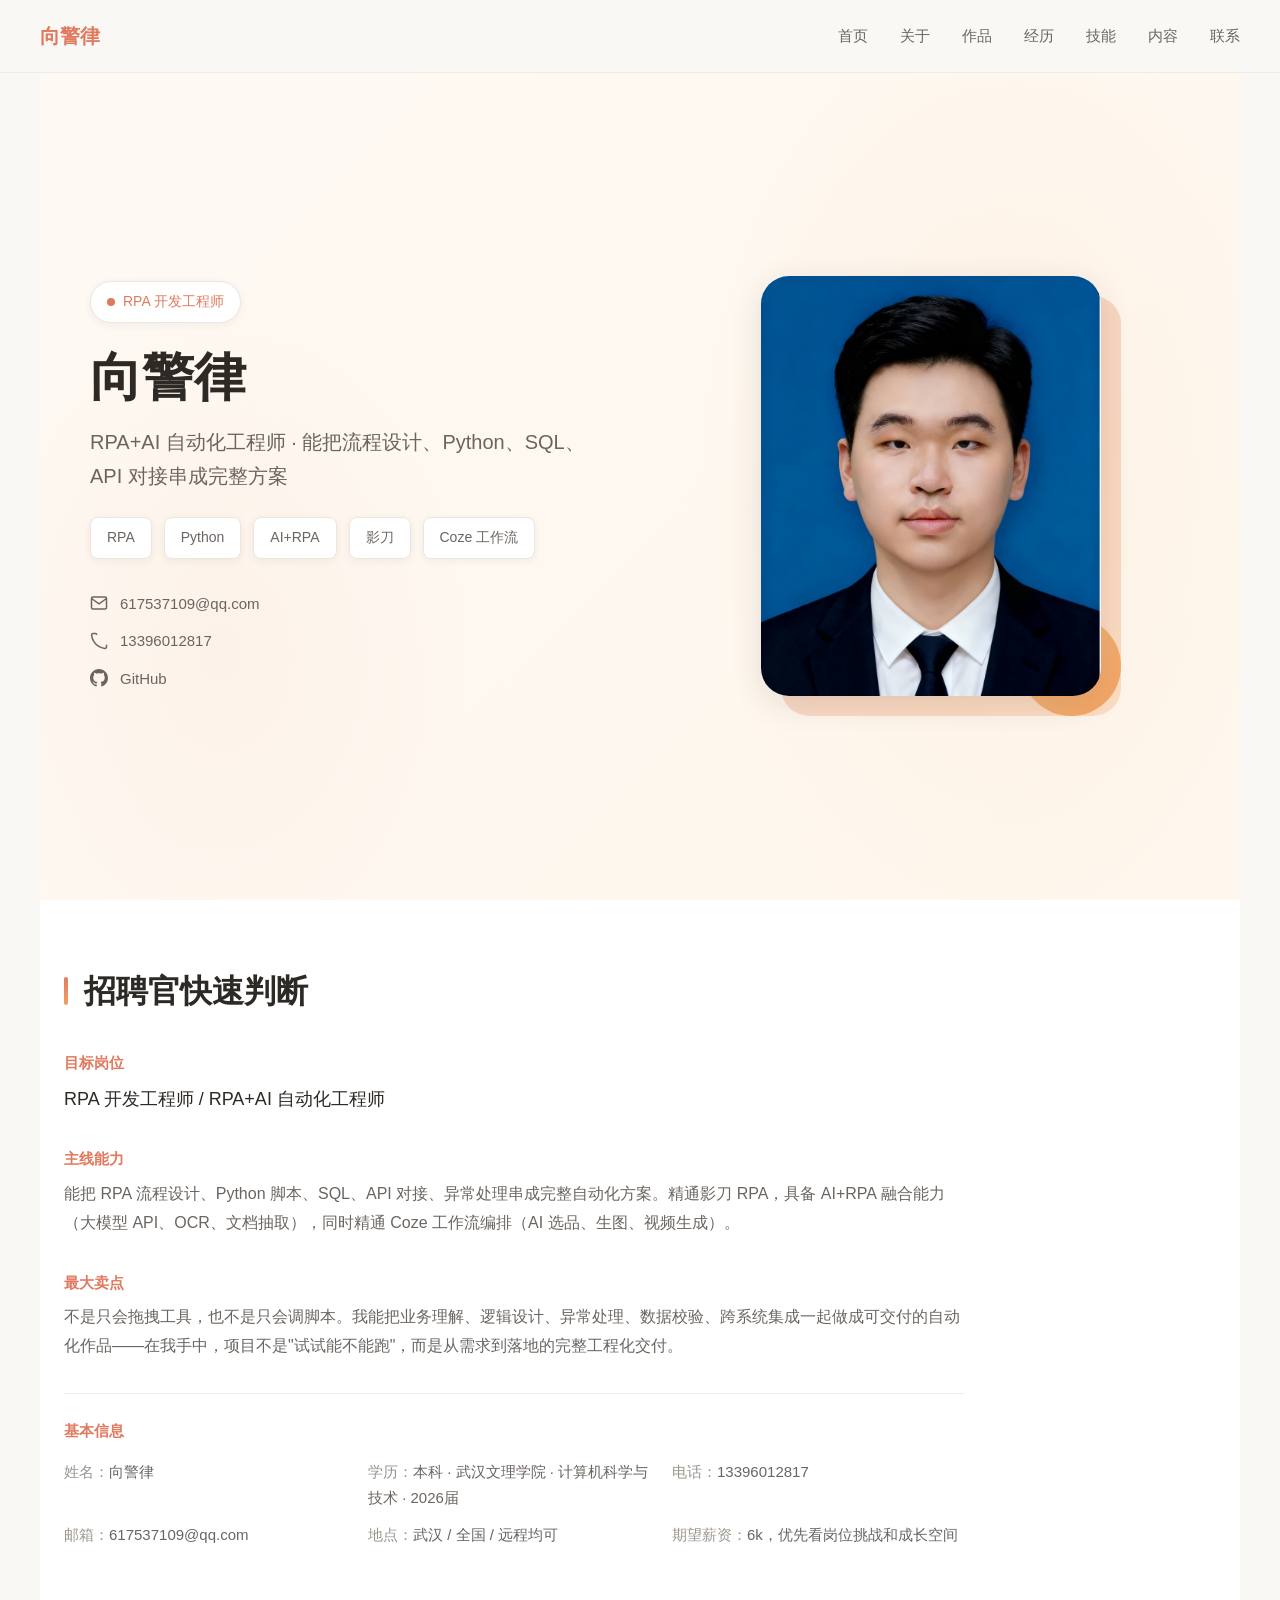
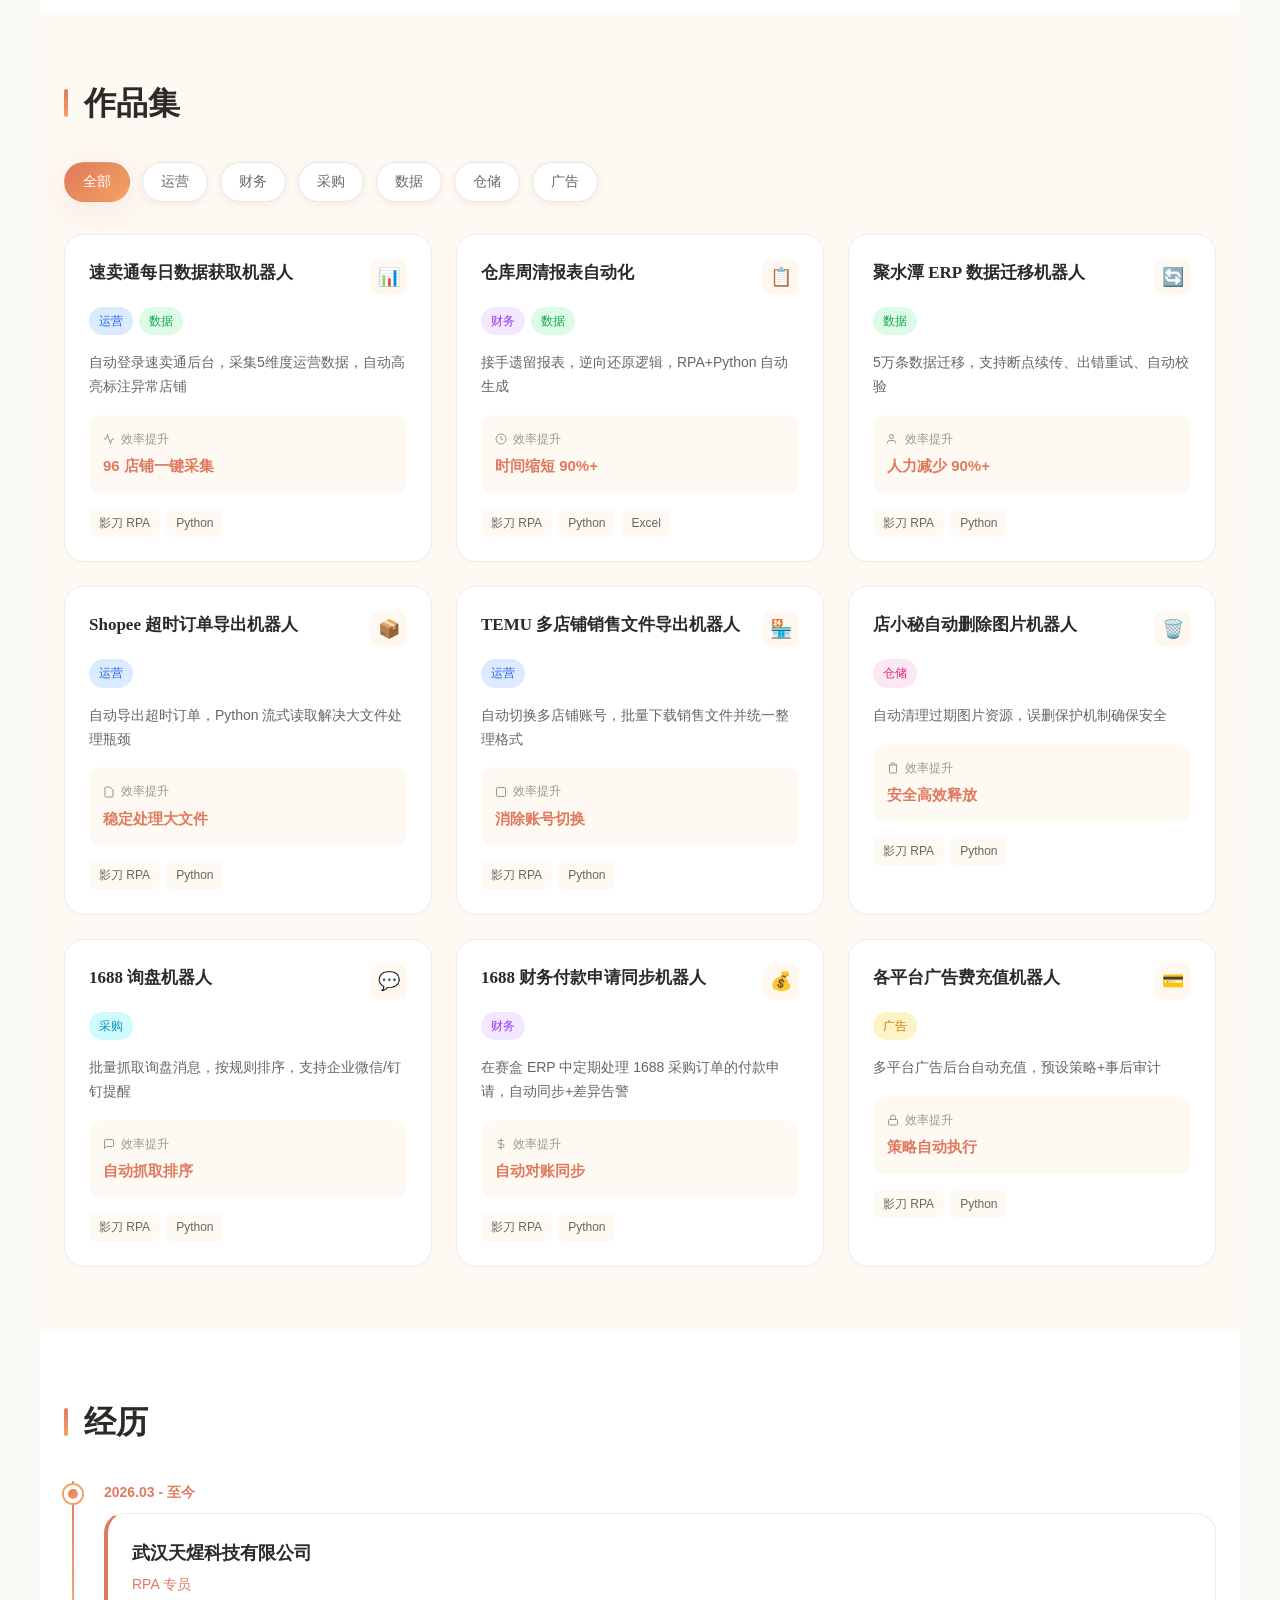
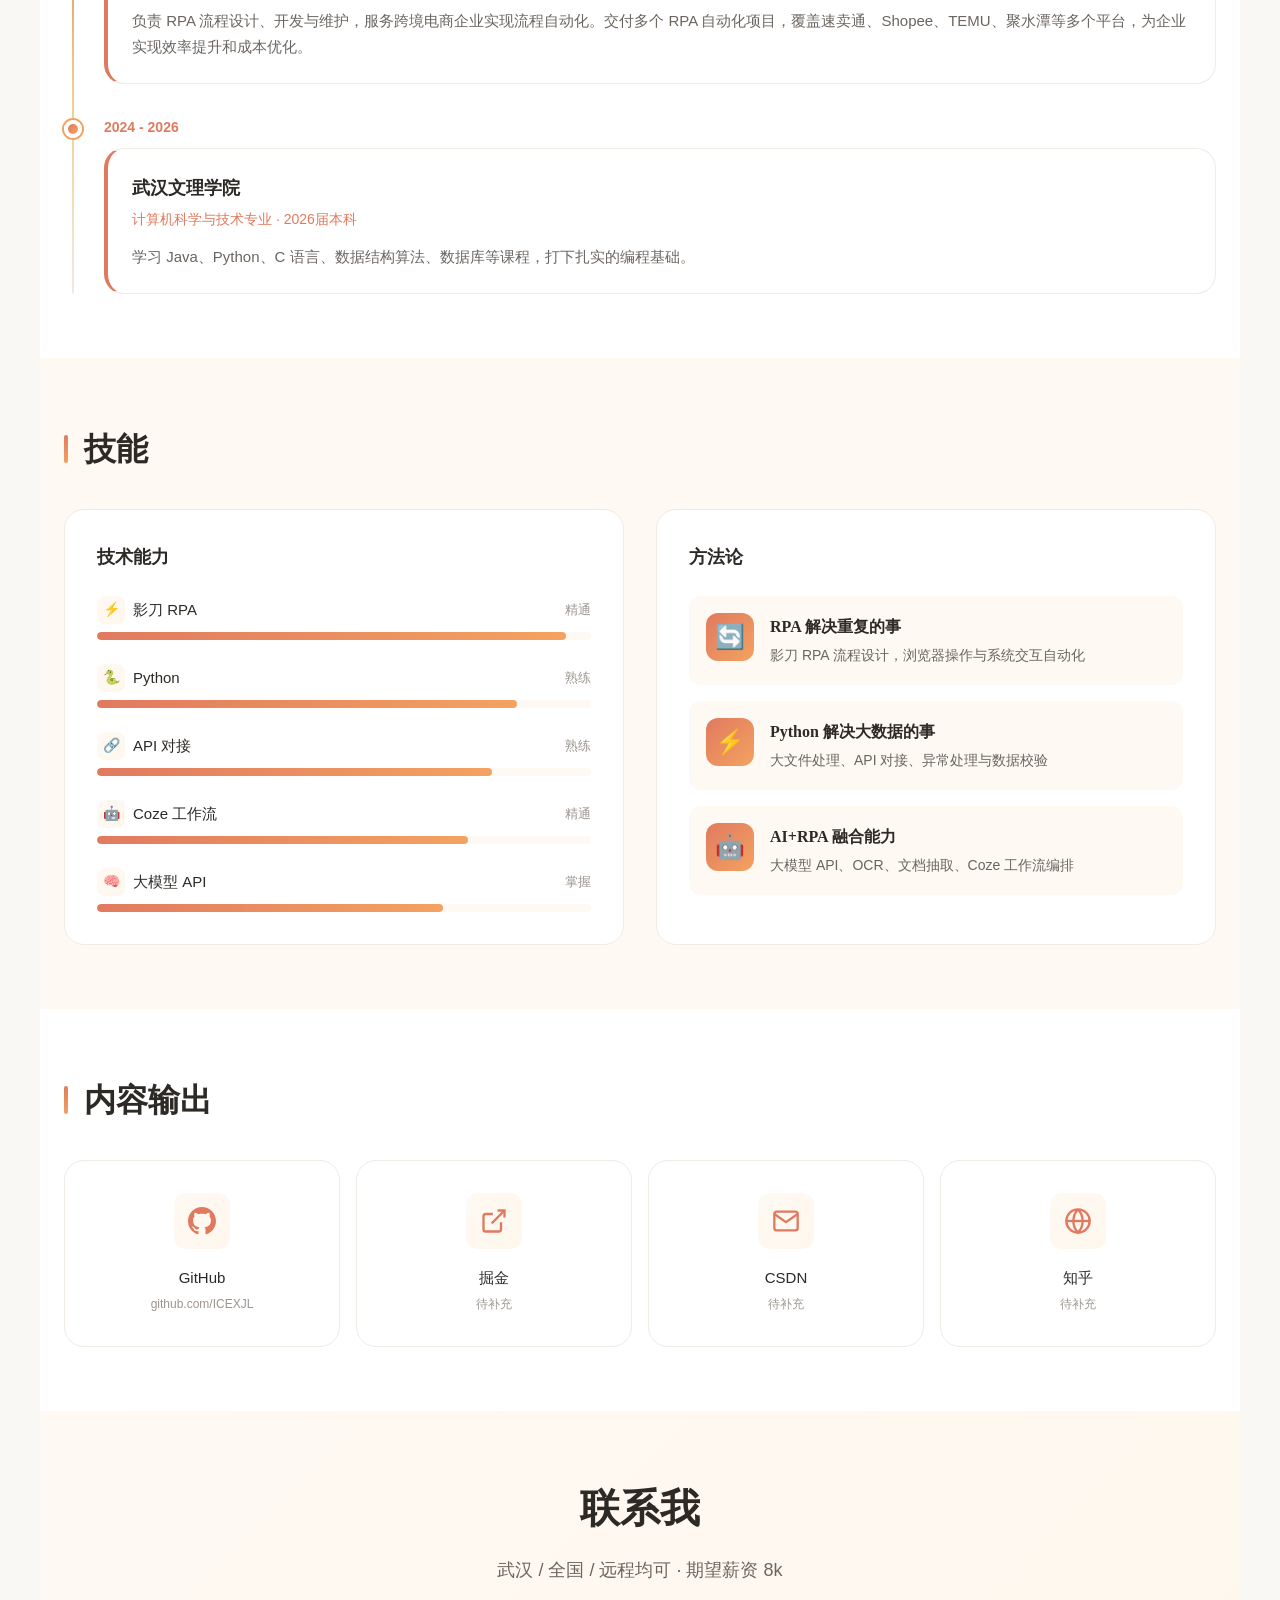
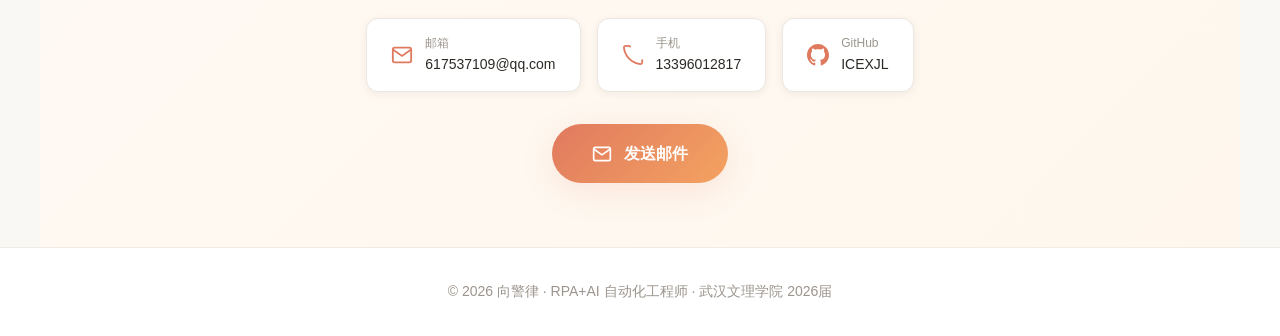
==== commit 704819ca: "Add files via upload" ====
--- a/index.html
+++ b/index.html
@@ -1205,7 +1205,7 @@
                 <div class="hero-image">
                     <div class="hero-photo-wrapper">
                         <div class="hero-photo-bg"></div>
-                        <img src="assets/photo.jpg" alt="向警律" class="hero-photo">
+                        <img src="photo.jpg" alt="向警律" class="hero-photo">
                         <div class="hero-photo-decoration"></div>
                     </div>
                 </div>
